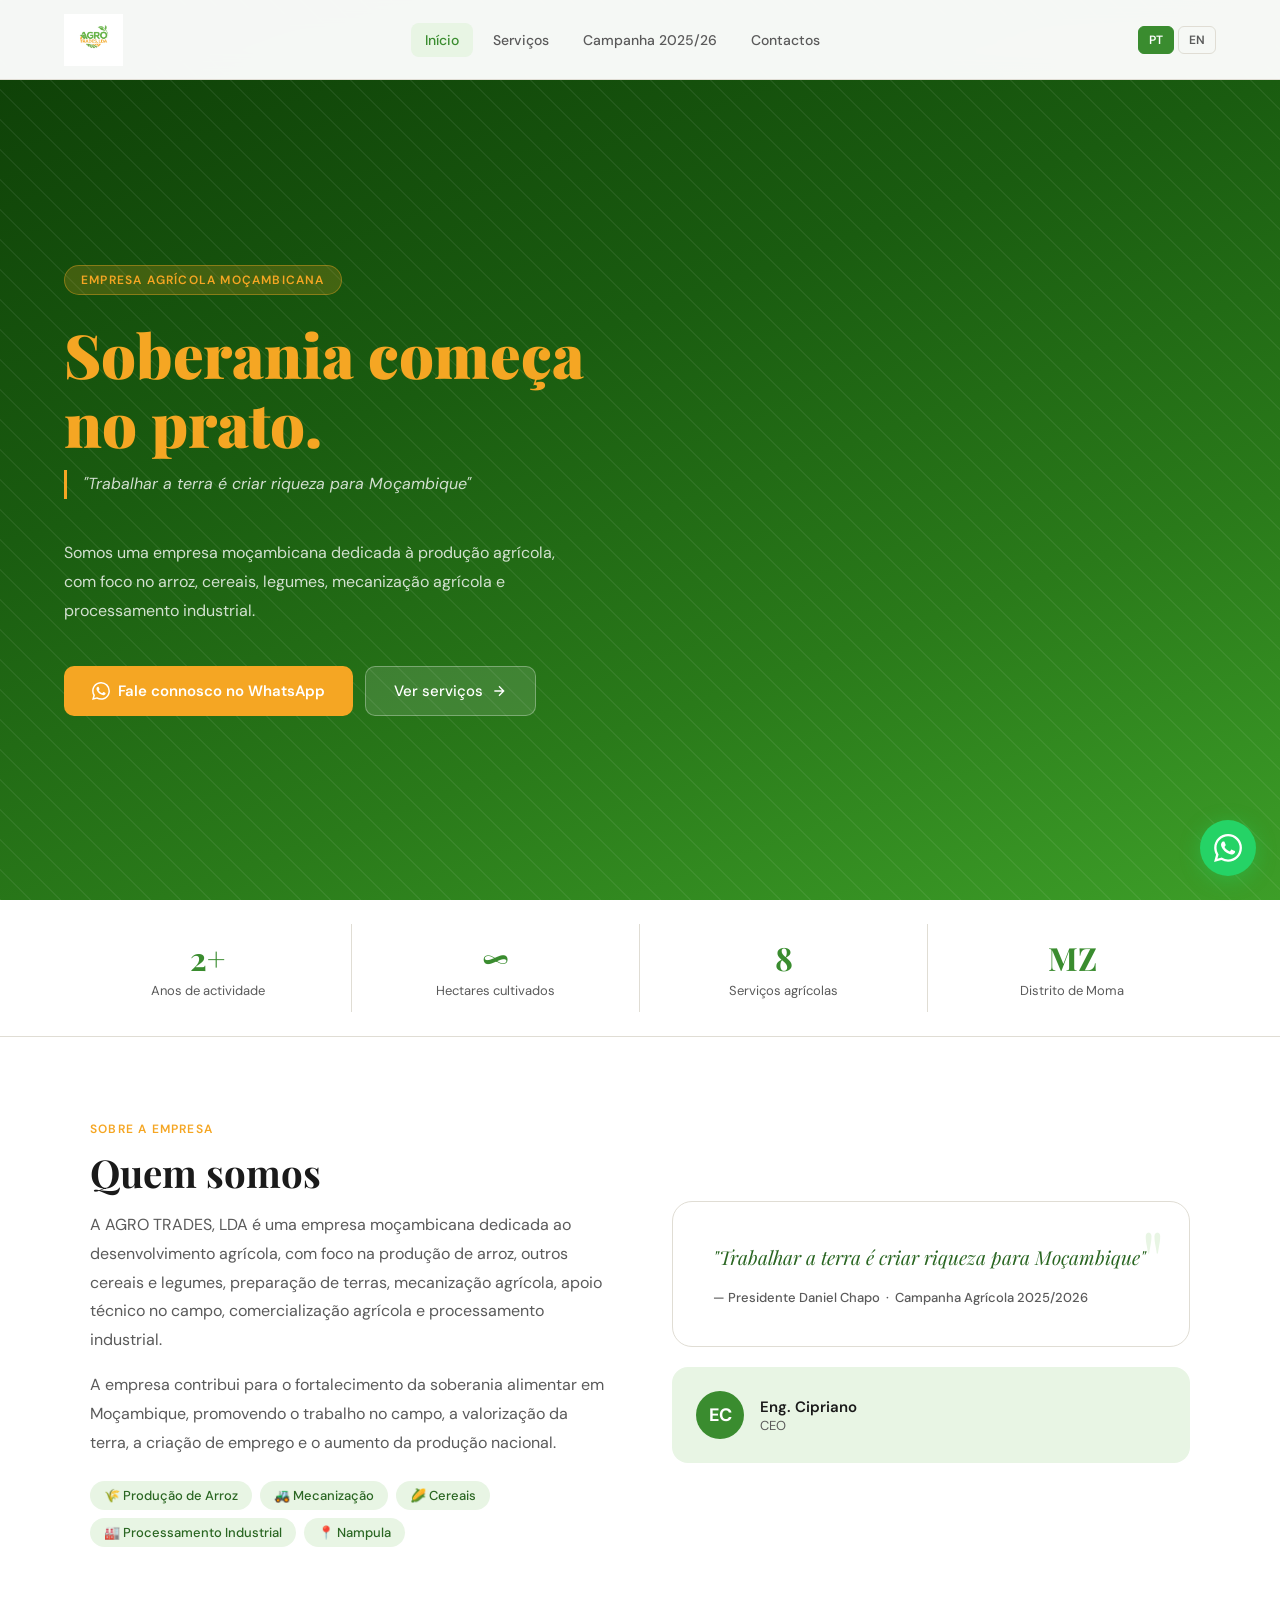
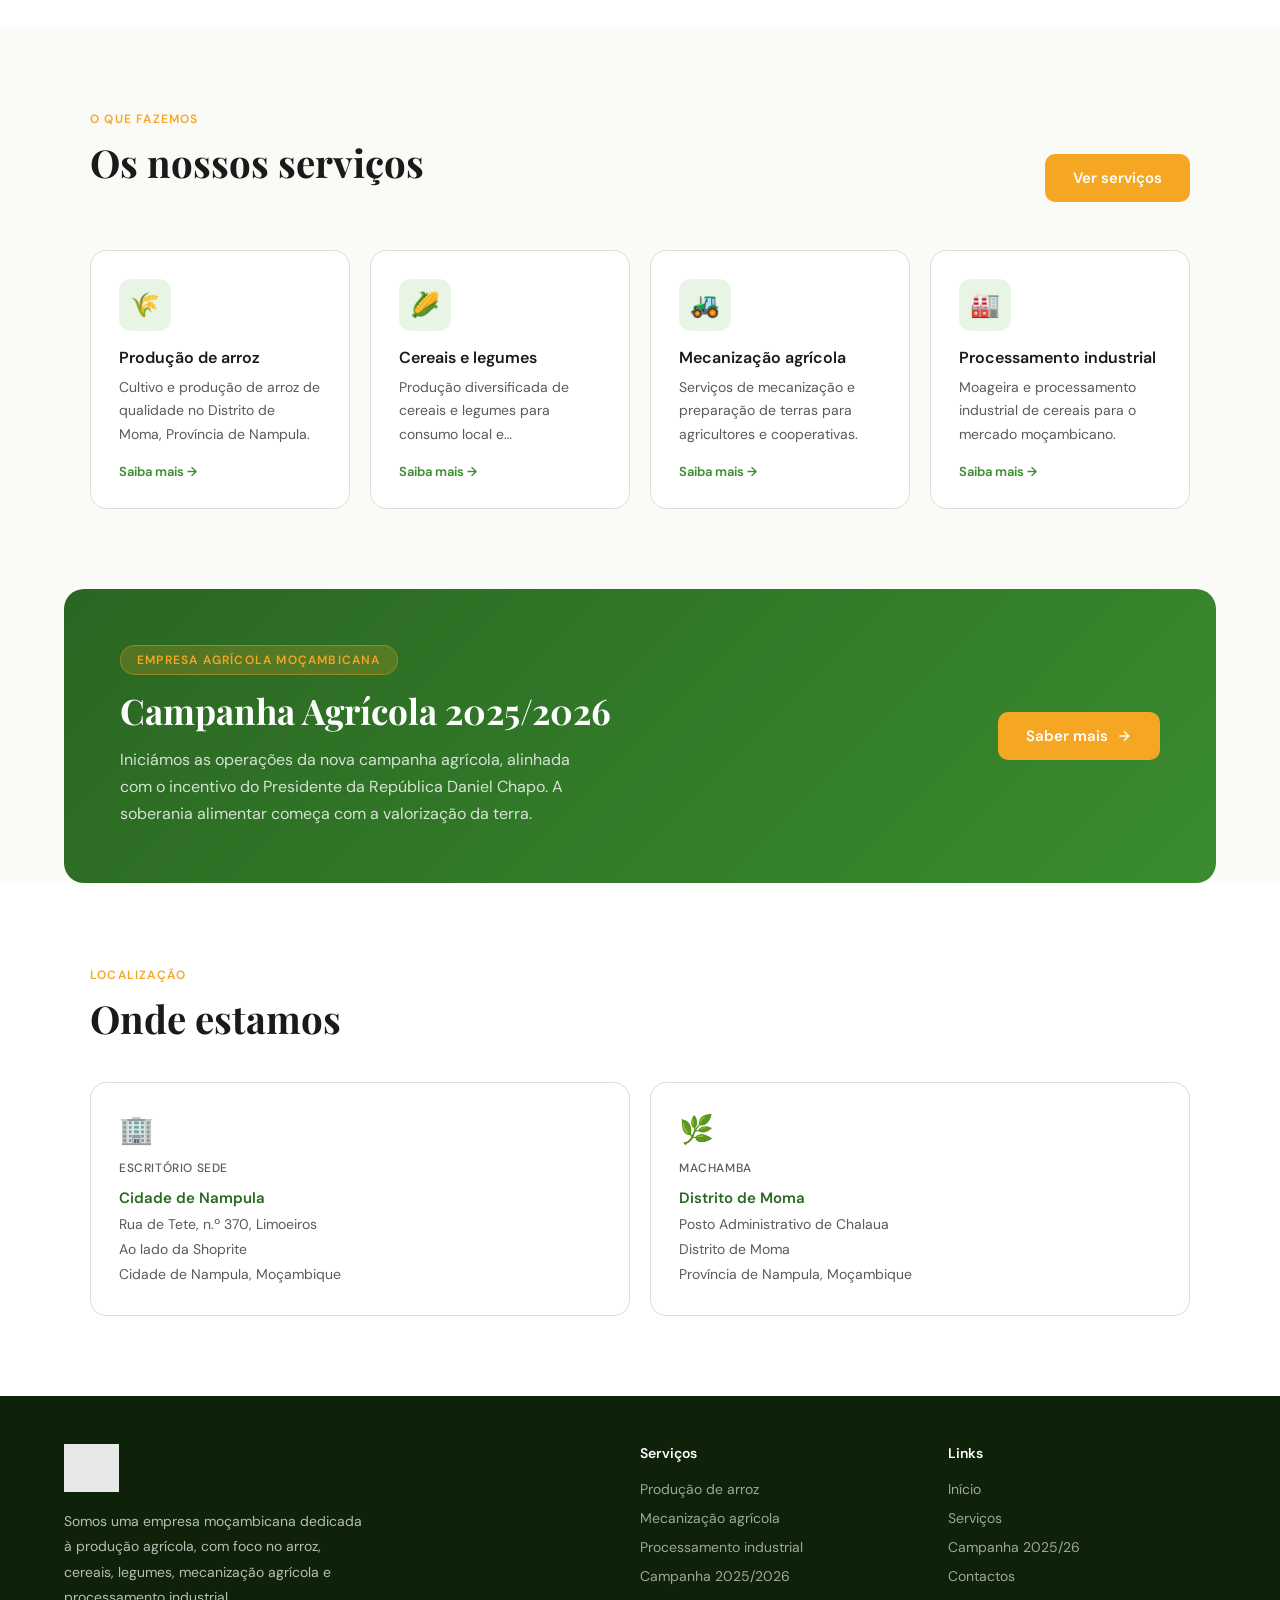
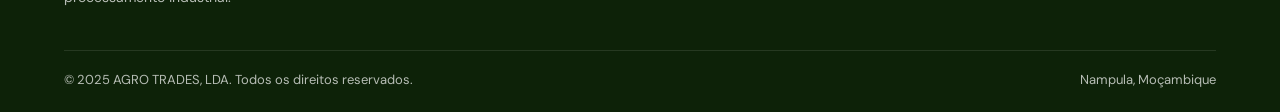
==== index.html @ 14afea56 "Add files via upload Importar ficheiros do projeto" ====
<!DOCTYPE html>
<html lang="pt">
<head>
  <meta charset="UTF-8"/>
  <meta name="viewport" content="width=device-width, initial-scale=1.0"/>
  <title>AGRO TRADES, LDA — Soberania começa no prato</title>
  <meta name="description" content="Empresa moçambicana dedicada à produção agrícola em Nampula. Arroz, cereais, mecanização agrícola, preparação de terras e processamento industrial."/>
  <meta name="keywords" content="empresa agrícola Nampula, produção arroz Moçambique, mecanização agrícola, Moma, AGRO TRADES"/>
  <meta property="og:title" content="AGRO TRADES, LDA"/>
  <meta property="og:description" content="Soberania começa no prato. Empresa agrícola moçambicana em Nampula."/>
  <meta property="og:type" content="website"/>
  <link rel="canonical" href="https://agrotrades.co.mz/"/>
  <link rel="stylesheet" href="css/style.css"/>
</head>
<body>

<!-- NAV -->
<nav>
  <a href="index.html" class="nav-logo">
    <img src="images/logo.jpeg" alt="AGRO TRADES LDA"/>
  </a>
  <ul class="nav-links">
    <li><a href="index.html" class="active" data-i18n="nav_home">Início</a></li>
    <li><a href="servicos.html" data-i18n="nav_services">Serviços</a></li>
    <li><a href="campanha.html" data-i18n="nav_campaign">Campanha 2025/26</a></li>
    <li><a href="contactos.html" data-i18n="nav_contact">Contactos</a></li>
  </ul>
  <div class="lang-switcher">
    <button class="lang-btn active" data-lang="pt" onclick="setLang('pt')">PT</button>
    <button class="lang-btn" data-lang="en" onclick="setLang('en')">EN</button>
  </div>
  <button class="nav-menu-btn" onclick="toggleMenu()" aria-label="Menu">
    <span></span><span></span><span></span>
  </button>
</nav>

<!-- HERO -->
<section class="hero">
  <div class="hero-bg-pattern"></div>
  <div class="hero-content">
    <div class="hero-tag fade-up" data-i18n="hero_tag">Empresa Agrícola Moçambicana</div>
    <h1 class="fade-up-2">
      <span data-i18n="hero_h1a">Soberania começa</span><br/>
      <span data-i18n="hero_h1b" style="color:var(--orange)">no prato.</span>
    </h1>
    <p class="hero-motto fade-up-2" data-i18n="hero_motto">"Trabalhar a terra é criar riqueza para Moçambique"</p>
    <p class="fade-up-3" data-i18n="hero_p">Somos uma empresa moçambicana dedicada à produção agrícola, com foco no arroz, cereais, legumes, mecanização agrícola e processamento industrial.</p>
    <div class="hero-btns fade-up-3">
      <a href="https://wa.me/258841031220" class="btn-primary" target="_blank" rel="noopener">
        <svg width="18" height="18" viewBox="0 0 24 24" fill="currentColor"><path d="M17.472 14.382c-.297-.149-1.758-.867-2.03-.967-.273-.099-.471-.148-.67.15-.197.297-.767.966-.94 1.164-.173.199-.347.223-.644.075-.297-.15-1.255-.463-2.39-1.475-.883-.788-1.48-1.761-1.653-2.059-.173-.297-.018-.458.13-.606.134-.133.298-.347.446-.52.149-.174.198-.298.298-.497.099-.198.05-.371-.025-.52-.075-.149-.669-1.612-.916-2.207-.242-.579-.487-.5-.669-.51-.173-.008-.371-.01-.57-.01-.198 0-.52.074-.792.372-.272.297-1.04 1.016-1.04 2.479 0 1.462 1.065 2.875 1.213 3.074.149.198 2.096 3.2 5.077 4.487.709.306 1.262.489 1.694.625.712.227 1.36.195 1.871.118.571-.085 1.758-.719 2.006-1.413.248-.694.248-1.289.173-1.413-.074-.124-.272-.198-.57-.347m-5.421 7.403h-.004a9.87 9.87 0 01-5.031-1.378l-.361-.214-3.741.982.998-3.648-.235-.374a9.86 9.86 0 01-1.51-5.26c.001-5.45 4.436-9.884 9.888-9.884 2.64 0 5.122 1.03 6.988 2.898a9.825 9.825 0 012.893 6.994c-.003 5.45-4.437 9.884-9.885 9.884m8.413-18.297A11.815 11.815 0 0012.05 0C5.495 0 .16 5.335.157 11.892c0 2.096.547 4.142 1.588 5.945L.057 24l6.305-1.654a11.882 11.882 0 005.683 1.448h.005c6.554 0 11.89-5.335 11.893-11.893a11.821 11.821 0 00-3.48-8.413z"/></svg>
        <span data-i18n="btn_whatsapp">Fale connosco no WhatsApp</span>
      </a>
      <a href="servicos.html" class="btn-secondary">
        <span data-i18n="btn_services">Ver serviços</span>
        <svg width="16" height="16" viewBox="0 0 24 24" fill="none" stroke="currentColor" stroke-width="2"><path d="M5 12h14M12 5l7 7-7 7"/></svg>
      </a>
    </div>
  </div>
</section>

<!-- STATS -->
<div class="stats-bar">
  <div class="stat-item"><span class="stat-num">2+</span><span class="stat-label" data-i18n="stat1">Anos de actividade</span></div>
  <div class="stat-item"><span class="stat-num">∞</span><span class="stat-label" data-i18n="stat2">Hectares cultivados</span></div>
  <div class="stat-item"><span class="stat-num">8</span><span class="stat-label" data-i18n="stat3">Serviços agrícolas</span></div>
  <div class="stat-item"><span class="stat-num">MZ</span><span class="stat-label" data-i18n="stat4">Distrito de Moma</span></div>
</div>

<!-- ABOUT -->
<section style="background: white;">
  <div style="max-width:1100px; margin:0 auto;">
    <div class="about-grid">
      <div>
        <span class="section-tag" data-i18n="about_tag">Sobre a empresa</span>
        <h2 class="section-title" data-i18n="about_title">Quem somos</h2>
        <p class="section-sub" data-i18n="about_p">A AGRO TRADES, LDA é uma empresa moçambicana dedicada ao desenvolvimento agrícola, com foco na produção de arroz, outros cereais e legumes, preparação de terras, mecanização agrícola, apoio técnico no campo, comercialização agrícola e processamento industrial.</p>
        <p style="font-size:16px;color:var(--text-muted);line-height:1.8;margin-top:16px;" data-i18n="about_p2">A empresa contribui para o fortalecimento da soberania alimentar em Moçambique, promovendo o trabalho no campo, a valorização da terra, a criação de emprego e o aumento da produção nacional.</p>
        <div class="about-tags">
          <span class="about-tag">🌾 Produção de Arroz</span>
          <span class="about-tag">🚜 Mecanização</span>
          <span class="about-tag">🌽 Cereais</span>
          <span class="about-tag">🏭 Processamento Industrial</span>
          <span class="about-tag">📍 Nampula</span>
        </div>
      </div>
      <div class="about-visual">
        <div class="about-card">
          <blockquote data-i18n="hero_motto">"Trabalhar a terra é criar riqueza para Moçambique"</blockquote>
          <p class="quote-author">— Presidente Daniel Chapo &nbsp;·&nbsp; <span data-i18n="campanha_title">Campanha Agrícola 2025/2026</span></p>
        </div>
        <div style="margin-top:20px; background:var(--green-light); border-radius:16px; padding:24px; display:flex; align-items:center; gap:16px;">
          <div style="width:48px;height:48px;border-radius:50%;background:var(--green);display:flex;align-items:center;justify-content:center;color:white;font-weight:700;font-size:18px;flex-shrink:0;">EC</div>
          <div>
            <div style="font-weight:600;font-size:15px;">Eng. Cipriano</div>
            <div style="font-size:13px;color:var(--text-muted);" data-i18n="ceo_label">CEO</div>
          </div>
        </div>
      </div>
    </div>
  </div>
</section>

<!-- SERVICES PREVIEW -->
<section>
  <div style="max-width:1100px;margin:0 auto;">
    <div style="display:flex;justify-content:space-between;align-items:flex-end;flex-wrap:wrap;gap:16px;">
      <div>
        <span class="section-tag" data-i18n="services_tag">O que fazemos</span>
        <h2 class="section-title" data-i18n="services_title">Os nossos serviços</h2>
      </div>
      <a href="servicos.html" class="btn-primary" data-i18n="btn_services">Ver serviços</a>
    </div>
    <div class="services-grid">
      <div class="service-card">
        <div class="service-icon">🌾</div>
        <h3>Produção de arroz</h3>
        <p>Cultivo e produção de arroz de qualidade no Distrito de Moma, Província de Nampula.</p>
        <a href="servico.html?id=arroz" class="btn-saiba-mais">Saiba mais →</a>
      </div>
      <div class="service-card">
        <div class="service-icon">🌽</div>
        <h3>Cereais e legumes</h3>
        <p>Produção diversificada de cereais e legumes para consumo local e comercialização.</p>
        <a href="servico.html?id=cereais" class="btn-saiba-mais">Saiba mais →</a>
      </div>
      <div class="service-card">
        <div class="service-icon">🚜</div>
        <h3>Mecanização agrícola</h3>
        <p>Serviços de mecanização e preparação de terras para agricultores e cooperativas.</p>
        <a href="servico.html?id=mecanizacao" class="btn-saiba-mais">Saiba mais →</a>
      </div>
      <div class="service-card">
        <div class="service-icon">🏭</div>
        <h3>Processamento industrial</h3>
        <p>Moageira e processamento industrial de cereais para o mercado moçambicano.</p>
        <a href="servico.html?id=moageira" class="btn-saiba-mais">Saiba mais →</a>
      </div>
    </div>
  </div>
</section>

<!-- CAMPANHA BANNER -->
<div class="campanha-banner">
  <div>
    <div class="hero-tag" style="margin-bottom:12px;" data-i18n="hero_tag">Empresa Agrícola Moçambicana</div>
    <h2 data-i18n="campanha_title">Campanha Agrícola 2025/2026</h2>
    <p data-i18n="campanha_p">Iniciámos as operações da nova campanha agrícola, alinhada com o incentivo do Presidente Daniel Chapo. A soberania alimentar começa com a valorização da terra.</p>
  </div>
  <a href="campanha.html" class="btn-primary" style="background:var(--orange);">
    <span data-i18n="campanha_btn">Saber mais</span>
    <svg width="16" height="16" viewBox="0 0 24 24" fill="none" stroke="currentColor" stroke-width="2"><path d="M5 12h14M12 5l7 7-7 7"/></svg>
  </a>
</div>

<!-- LOCATIONS -->
<section style="background:white;">
  <div style="max-width:1100px;margin:0 auto;">
    <span class="section-tag">Localização</span>
    <h2 class="section-title">Onde estamos</h2>
    <div class="locations-grid">
      <div class="location-card">
        <div style="font-size:28px;margin-bottom:12px;">🏢</div>
        <p class="loc-type" data-i18n="location_office">Escritório Sede</p>
        <h3>Cidade de Nampula</h3>
        <address>Rua de Tete, n.º 370, Limoeiros<br/>Ao lado da Shoprite<br/>Cidade de Nampula, Moçambique</address>
      </div>
      <div class="location-card">
        <div style="font-size:28px;margin-bottom:12px;">🌿</div>
        <p class="loc-type" data-i18n="location_field">Machamba</p>
        <h3>Distrito de Moma</h3>
        <address>Posto Administrativo de Chalaua<br/>Distrito de Moma<br/>Província de Nampula, Moçambique</address>
      </div>
    </div>
  </div>
</section>

<!-- FOOTER -->
<footer>
  <div class="footer-grid">
    <div>
      <div class="footer-logo"><img src="images/logo.jpeg" alt="AGRO TRADES LDA"/></div>
      <p class="footer-desc" data-i18n="hero_p">Somos uma empresa moçambicana dedicada à produção agrícola.</p>
    </div>
    <div>
      <h4 data-i18n="footer_services">Serviços</h4>
      <ul>
        <li><a href="servicos.html">Produção de arroz</a></li>
        <li><a href="servicos.html">Mecanização agrícola</a></li>
        <li><a href="servicos.html">Processamento industrial</a></li>
        <li><a href="campanha.html">Campanha 2025/2026</a></li>
      </ul>
    </div>
    <div>
      <h4 data-i18n="footer_links">Links</h4>
      <ul>
        <li><a href="index.html" data-i18n="nav_home">Início</a></li>
        <li><a href="servicos.html" data-i18n="nav_services">Serviços</a></li>
        <li><a href="campanha.html" data-i18n="nav_campaign">Campanha</a></li>
        <li><a href="contactos.html" data-i18n="nav_contact">Contactos</a></li>
      </ul>
    </div>
  </div>
  <div class="footer-bottom">
    <span data-i18n="footer_copy">© <span id="footer-year"></span> AGRO TRADES, LDA. Todos os direitos reservados.</span>
    <span data-i18n="footer_made">Nampula, Moçambique</span>
  </div>
</footer>

<!-- WhatsApp Float -->
<a href="https://wa.me/258841031220" target="_blank" rel="noopener"
   style="position:fixed;bottom:24px;right:24px;width:56px;height:56px;background:#25D366;border-radius:50%;display:flex;align-items:center;justify-content:center;box-shadow:0 4px 20px rgba(37,211,102,0.4);z-index:200;transition:transform 0.2s;"
   onmouseover="this.style.transform='scale(1.1)'" onmouseout="this.style.transform='scale(1)'"
   aria-label="WhatsApp">
  <svg width="28" height="28" viewBox="0 0 24 24" fill="white"><path d="M17.472 14.382c-.297-.149-1.758-.867-2.03-.967-.273-.099-.471-.148-.67.15-.197.297-.767.966-.94 1.164-.173.199-.347.223-.644.075-.297-.15-1.255-.463-2.39-1.475-.883-.788-1.48-1.761-1.653-2.059-.173-.297-.018-.458.13-.606.134-.133.298-.347.446-.52.149-.174.198-.298.298-.497.099-.198.05-.371-.025-.52-.075-.149-.669-1.612-.916-2.207-.242-.579-.487-.5-.669-.51-.173-.008-.371-.01-.57-.01-.198 0-.52.074-.792.372-.272.297-1.04 1.016-1.04 2.479 0 1.462 1.065 2.875 1.213 3.074.149.198 2.096 3.2 5.077 4.487.709.306 1.262.489 1.694.625.712.227 1.36.195 1.871.118.571-.085 1.758-.719 2.006-1.413.248-.694.248-1.289.173-1.413-.074-.124-.272-.198-.57-.347m-5.421 7.403h-.004a9.87 9.87 0 01-5.031-1.378l-.361-.214-3.741.982.998-3.648-.235-.374a9.86 9.86 0 01-1.51-5.26c.001-5.45 4.436-9.884 9.888-9.884 2.64 0 5.122 1.03 6.988 2.898a9.825 9.825 0 012.893 6.994c-.003 5.45-4.437 9.884-9.885 9.884m8.413-18.297A11.815 11.815 0 0012.05 0C5.495 0 .16 5.335.157 11.892c0 2.096.547 4.142 1.588 5.945L.057 24l6.305-1.654a11.882 11.882 0 005.683 1.448h.005c6.554 0 11.89-5.335 11.893-11.893a11.821 11.821 0 00-3.48-8.413z"/></svg>
</a>

<script src="js/main.js"></script>
<script>document.getElementById('footer-year').textContent = new Date().getFullYear();</script>
</body>
</html>
---- css/style.css ----
@import url('https://fonts.googleapis.com/css2?family=Playfair+Display:wght@700;900&family=DM+Sans:wght@300;400;500;600&display=swap');

:root {
  --green: #3a8c2f;
  --green-dark: #2a6622;
  --green-light: #e8f5e4;
  --orange: #f5a623;
  --orange-dark: #d4891a;
  --orange-light: #fff8ec;
  --earth: #8b6914;
  --text: #1a1a1a;
  --text-muted: #5a5a5a;
  --white: #ffffff;
  --off-white: #fafaf7;
  --border: #e0ddd4;
  --nav-h: 80px;
}

* { margin: 0; padding: 0; box-sizing: border-box; }

html { scroll-behavior: smooth; }

body {
  font-family: 'DM Sans', sans-serif;
  color: var(--text);
  background: var(--off-white);
  overflow-x: hidden;
}

/* ── NAV ── */
nav {
  position: fixed; top: 0; left: 0; right: 0; z-index: 100;
  height: var(--nav-h);
  background: rgba(255,255,255,0.96);
  backdrop-filter: blur(12px);
  border-bottom: 1px solid var(--border);
  display: flex; align-items: center; justify-content: space-between;
  padding: 0 5%;
}

.nav-logo {
  display: flex; align-items: center; gap: 12px; text-decoration: none;
}
.nav-logo img { height: 52px; width: auto; }

.nav-links {
  display: flex; align-items: center; gap: 6px; list-style: none;
}
.nav-links a {
  font-size: 14px; font-weight: 500; color: var(--text-muted);
  text-decoration: none; padding: 8px 14px; border-radius: 8px;
  transition: all 0.2s;
}
.nav-links a:hover, .nav-links a.active {
  color: var(--green); background: var(--green-light);
}

.lang-switcher {
  display: flex; gap: 4px; margin-left: 16px;
}
.lang-btn {
  font-size: 12px; font-weight: 600; padding: 5px 10px;
  border-radius: 6px; border: 1px solid var(--border);
  background: transparent; cursor: pointer; color: var(--text-muted);
  transition: all 0.2s; font-family: 'DM Sans', sans-serif;
}
.lang-btn.active {
  background: var(--green); color: white; border-color: var(--green);
}

.nav-menu-btn {
  display: none; background: none; border: none; cursor: pointer;
  flex-direction: column; gap: 5px; padding: 4px;
}
.nav-menu-btn span {
  display: block; width: 24px; height: 2px; background: var(--text);
  border-radius: 2px; transition: all 0.3s;
}

/* ── HERO ── */
.hero {
  min-height: 100vh;
  display: flex; align-items: center;
  padding: var(--nav-h) 5% 0;
  position: relative; overflow: hidden;
  background: linear-gradient(160deg, #0d3d06 0%, #1a5c10 40%, #2a7a1a 70%, #3d9e28 100%);
}

.hero-bg-pattern {
  position: absolute; inset: 0; opacity: 0.06;
  background-image: repeating-linear-gradient(
    45deg, #fff 0, #fff 1px, transparent 0, transparent 50%
  );
  background-size: 30px 30px;
}

.hero-content {
  position: relative; z-index: 2;
  max-width: 620px;
  animation: fadeUp 0.9s ease both;
}

.hero-tag {
  display: inline-block;
  background: rgba(245,166,35,0.2);
  color: var(--orange);
  border: 1px solid rgba(245,166,35,0.4);
  font-size: 12px; font-weight: 600; letter-spacing: 0.1em;
  text-transform: uppercase; padding: 6px 16px; border-radius: 100px;
  margin-bottom: 24px;
}

.hero h1 {
  font-family: 'Playfair Display', serif;
  font-size: clamp(2.4rem, 5vw, 3.8rem);
  font-weight: 900; color: white; line-height: 1.15;
  margin-bottom: 12px;
}

.hero h1 span { color: var(--orange); }

.hero-motto {
  font-size: clamp(1rem, 2vw, 1.2rem);
  color: rgba(255,255,255,0.75);
  font-style: italic; margin-bottom: 28px;
  border-left: 3px solid var(--orange);
  padding-left: 16px; line-height: 1.5;
}

.hero p {
  font-size: 16px; color: rgba(255,255,255,0.8);
  line-height: 1.8; margin-bottom: 40px; max-width: 520px;
}

.hero-btns { display: flex; flex-wrap: wrap; gap: 12px; }

.btn-primary {
  display: inline-flex; align-items: center; gap: 8px;
  background: var(--orange); color: white;
  padding: 14px 28px; border-radius: 10px;
  font-weight: 600; font-size: 15px; text-decoration: none;
  transition: all 0.2s; border: none; cursor: pointer;
  font-family: 'DM Sans', sans-serif;
}
.btn-primary:hover { background: var(--orange-dark); transform: translateY(-2px); }

.btn-secondary {
  display: inline-flex; align-items: center; gap: 8px;
  background: rgba(255,255,255,0.12); color: white;
  border: 1px solid rgba(255,255,255,0.3);
  padding: 14px 28px; border-radius: 10px;
  font-weight: 500; font-size: 15px; text-decoration: none;
  transition: all 0.2s;
}
.btn-secondary:hover { background: rgba(255,255,255,0.2); }

.hero-image {
  position: absolute; right: 0; bottom: 0;
  width: 45%; max-width: 560px; opacity: 0.12;
  pointer-events: none;
}

/* ── STATS BAR ── */
.stats-bar {
  background: white; border-bottom: 1px solid var(--border);
  padding: 24px 5%;
  display: grid; grid-template-columns: repeat(auto-fit, minmax(160px, 1fr));
  gap: 0;
}
.stat-item {
  text-align: center; padding: 12px 20px;
  border-right: 1px solid var(--border);
}
.stat-item:last-child { border-right: none; }
.stat-num {
  font-family: 'Playfair Display', serif;
  font-size: 2rem; font-weight: 700; color: var(--green);
  display: block;
}
.stat-label { font-size: 13px; color: var(--text-muted); margin-top: 2px; }

/* ── SECTIONS ── */
section { padding: 80px 5%; }

.section-tag {
  display: inline-block;
  color: var(--orange); font-size: 12px; font-weight: 600;
  letter-spacing: 0.1em; text-transform: uppercase;
  margin-bottom: 12px;
}
.section-title {
  font-family: 'Playfair Display', serif;
  font-size: clamp(1.8rem, 3vw, 2.6rem);
  font-weight: 700; line-height: 1.2; margin-bottom: 16px;
}
.section-sub {
  font-size: 16px; color: var(--text-muted);
  line-height: 1.8; max-width: 560px;
}

/* ── SERVICES GRID ── */
.services-grid {
  display: grid; grid-template-columns: repeat(auto-fit, minmax(260px, 1fr));
  gap: 20px; margin-top: 48px;
}
.service-card {
  background: white; border: 1px solid var(--border);
  border-radius: 16px; padding: 28px;
  transition: all 0.3s; position: relative; overflow: hidden;
}
.service-card::before {
  content: ''; position: absolute; top: 0; left: 0; right: 0;
  height: 3px; background: linear-gradient(90deg, var(--green), var(--orange));
  transform: scaleX(0); transform-origin: left;
  transition: transform 0.3s;
}
.service-card:hover { transform: translateY(-4px); box-shadow: 0 12px 40px rgba(0,0,0,0.08); }
.service-card:hover::before { transform: scaleX(1); }

.service-icon {
  width: 52px; height: 52px; border-radius: 12px;
  background: var(--green-light); display: flex; align-items: center;
  justify-content: center; font-size: 24px; margin-bottom: 16px;
}
.service-card {
  display: flex; flex-direction: column;
}
.service-card h3 { font-size: 16px; font-weight: 600; margin-bottom: 8px; }
.service-card p {
  font-size: 14px; color: var(--text-muted); line-height: 1.7;
  flex: 1;
  display: -webkit-box;
  -webkit-line-clamp: 3;
  -webkit-box-orient: vertical;
  overflow: hidden;
}

.btn-saiba-mais {
  display: inline-flex; align-items: center; gap: 6px;
  margin-top: 16px; font-size: 13px; font-weight: 600;
  color: var(--green); text-decoration: none;
  transition: gap 0.2s, color 0.2s;
  align-self: flex-start;
}
.btn-saiba-mais:hover { gap: 10px; color: var(--green-dark); }

/* ── SERVICE DETAIL PAGE ── */
.sd-body { display: grid; grid-template-columns: 1fr 380px; gap: 48px; align-items: start; }
.sd-description {
  font-size: 16px; color: var(--text-muted); line-height: 1.9;
  background: white; border: 1px solid var(--border);
  border-radius: 16px; padding: 32px;
}
.sd-highlights-box {
  background: var(--green-light); border-radius: 16px; padding: 32px;
  position: sticky; top: calc(var(--nav-h) + 24px);
}
.sd-highlights-box h3 {
  font-size: 15px; font-weight: 700; color: var(--green-dark);
  margin-bottom: 20px; text-transform: uppercase; letter-spacing: 0.06em;
}
.sd-highlights-box ul { list-style: none; display: flex; flex-direction: column; gap: 12px; }
.sd-highlights-box li {
  display: flex; align-items: flex-start; gap: 10px;
  font-size: 14px; color: var(--text); line-height: 1.5;
}
.sd-check {
  color: var(--green); font-weight: 700; font-size: 15px;
  flex-shrink: 0; margin-top: 1px;
}
.sd-back {
  display: inline-flex; align-items: center; gap: 6px;
  font-size: 13px; font-weight: 600; color: var(--text-muted);
  text-decoration: none; margin-bottom: 32px;
  transition: color 0.2s;
}
.sd-back:hover { color: var(--green); }
@media (max-width: 768px) {
  .sd-body { grid-template-columns: 1fr; }
  .sd-highlights-box { position: static; }
}

/* ── CAMPANHA BANNER ── */
.campanha-banner {
  background: linear-gradient(135deg, var(--green-dark) 0%, var(--green) 100%);
  border-radius: 20px; padding: 56px; margin: 0 5%;
  display: flex; align-items: center; justify-content: space-between;
  gap: 40px; flex-wrap: wrap;
}
.campanha-banner h2 {
  font-family: 'Playfair Display', serif;
  font-size: clamp(1.6rem, 3vw, 2.2rem);
  color: white; font-weight: 700; margin-bottom: 12px;
}
.campanha-banner p { color: rgba(255,255,255,0.8); font-size: 16px; line-height: 1.7; max-width: 480px; }
.campanha-banner .btn-primary { flex-shrink: 0; }

/* ── ABOUT ── */
.about-grid {
  display: grid; grid-template-columns: 1fr 1fr;
  gap: 64px; align-items: center;
}
.about-visual {
  position: relative;
}
.about-card {
  background: white; border: 1px solid var(--border);
  border-radius: 20px; padding: 40px;
  position: relative;
}
.about-card::after {
  content: '"';
  position: absolute; top: 16px; right: 24px;
  font-family: 'Playfair Display', serif;
  font-size: 80px; color: var(--green-light); line-height: 1;
}
.about-card blockquote {
  font-family: 'Playfair Display', serif;
  font-size: 1.2rem; font-style: italic;
  color: var(--green-dark); line-height: 1.6;
  position: relative; z-index: 1;
}
.about-card .quote-author {
  margin-top: 16px; font-size: 13px; color: var(--text-muted);
  font-style: normal; font-weight: 500;
}

.about-tags { display: flex; flex-wrap: wrap; gap: 8px; margin-top: 24px; }
.about-tag {
  background: var(--green-light); color: var(--green-dark);
  font-size: 13px; font-weight: 500;
  padding: 6px 14px; border-radius: 100px;
}

/* ── LOCATIONS ── */
.locations-grid {
  display: grid; grid-template-columns: 1fr 1fr;
  gap: 20px; margin-top: 40px;
}
.location-card {
  background: white; border: 1px solid var(--border);
  border-radius: 16px; padding: 28px;
}
.location-card h3 {
  font-size: 15px; font-weight: 600; margin-bottom: 4px;
  color: var(--green-dark);
}
.location-card .loc-type {
  font-size: 12px; color: var(--text-muted); font-weight: 500;
  margin-bottom: 12px; text-transform: uppercase; letter-spacing: 0.05em;
}
.location-card address {
  font-style: normal; font-size: 14px;
  color: var(--text-muted); line-height: 1.8;
}

/* ── CONTACT SECTION ── */
.contact-grid {
  display: grid; grid-template-columns: 1fr 1fr;
  gap: 40px; margin-top: 48px;
}
.contact-info { display: flex; flex-direction: column; gap: 16px; }
.contact-item {
  display: flex; align-items: flex-start; gap: 14px;
  background: white; border: 1px solid var(--border);
  border-radius: 12px; padding: 18px 20px;
}
.contact-icon {
  width: 40px; height: 40px; border-radius: 10px;
  background: var(--green-light); display: flex;
  align-items: center; justify-content: center;
  font-size: 18px; flex-shrink: 0;
}
.contact-item h4 { font-size: 13px; color: var(--text-muted); margin-bottom: 4px; }
.contact-item a { font-size: 14px; color: var(--text); text-decoration: none; font-weight: 500; display: block; }
.contact-item a:hover { color: var(--green); }

.whatsapp-btn {
  display: flex; align-items: center; justify-content: center; gap: 10px;
  background: #25D366; color: white;
  padding: 18px; border-radius: 14px;
  font-weight: 600; font-size: 16px; text-decoration: none;
  transition: all 0.2s; margin-top: 8px;
}
.whatsapp-btn:hover { background: #1fb855; transform: translateY(-2px); }

/* ── FOOTER ── */
footer {
  background: #0d2208; color: rgba(255,255,255,0.7);
  padding: 48px 5% 24px;
}
.footer-grid {
  display: grid; grid-template-columns: 2fr 1fr 1fr;
  gap: 40px; margin-bottom: 40px;
}
footer h4 { color: white; font-size: 14px; font-weight: 600; margin-bottom: 16px; }
footer ul { list-style: none; display: flex; flex-direction: column; gap: 8px; }
footer ul a { color: rgba(255,255,255,0.6); text-decoration: none; font-size: 14px; transition: color 0.2s; }
footer ul a:hover { color: var(--orange); }
.footer-logo img { height: 48px; margin-bottom: 12px; filter: brightness(0) invert(1); opacity: 0.9; }
.footer-desc { font-size: 14px; line-height: 1.8; max-width: 300px; }
.footer-bottom {
  border-top: 1px solid rgba(255,255,255,0.1);
  padding-top: 20px; display: flex;
  justify-content: space-between; align-items: center;
  font-size: 13px; flex-wrap: wrap; gap: 8px;
}

/* ── PAGE HERO (inner pages) ── */
.page-hero {
  padding: calc(var(--nav-h) + 60px) 5% 60px;
  background: linear-gradient(160deg, #0d3d06, #2a7a1a);
  position: relative; overflow: hidden;
}
.page-hero::before {
  content: ''; position: absolute; inset: 0; opacity: 0.06;
  background-image: repeating-linear-gradient(45deg, #fff 0, #fff 1px, transparent 0, transparent 50%);
  background-size: 30px 30px;
}
.page-hero-content { position: relative; z-index: 1; }
.page-hero h1 {
  font-family: 'Playfair Display', serif;
  font-size: clamp(2rem, 4vw, 3rem);
  color: white; font-weight: 900; margin-bottom: 12px;
}
.page-hero p { color: rgba(255,255,255,0.75); font-size: 16px; max-width: 560px; line-height: 1.7; }

/* ── ANIMATIONS ── */
@keyframes fadeUp {
  from { opacity: 0; transform: translateY(30px); }
  to { opacity: 1; transform: translateY(0); }
}
.fade-up { animation: fadeUp 0.7s ease both; }
.fade-up-2 { animation: fadeUp 0.7s 0.15s ease both; }
.fade-up-3 { animation: fadeUp 0.7s 0.3s ease both; }

/* ── MOBILE ── */
@media (max-width: 768px) {
  .nav-links, .lang-switcher { display: none; }
  .nav-links.open { display: flex; flex-direction: column; position: absolute; top: var(--nav-h); left: 0; right: 0; background: white; padding: 16px; border-bottom: 1px solid var(--border); gap: 4px; }
  .lang-switcher.open { display: flex; padding: 0 16px 16px; position: absolute; top: calc(var(--nav-h) + 200px); left: 0; background: white; }
  .nav-menu-btn { display: flex; }
  .about-grid, .contact-grid, .locations-grid, .footer-grid { grid-template-columns: 1fr; }
  .campanha-banner { padding: 32px 24px; }
  .hero { min-height: auto; padding: calc(var(--nav-h) + 40px) 5% 60px; }
  .stats-bar { grid-template-columns: repeat(2, 1fr); }
  .stat-item:nth-child(2) { border-right: none; }
}
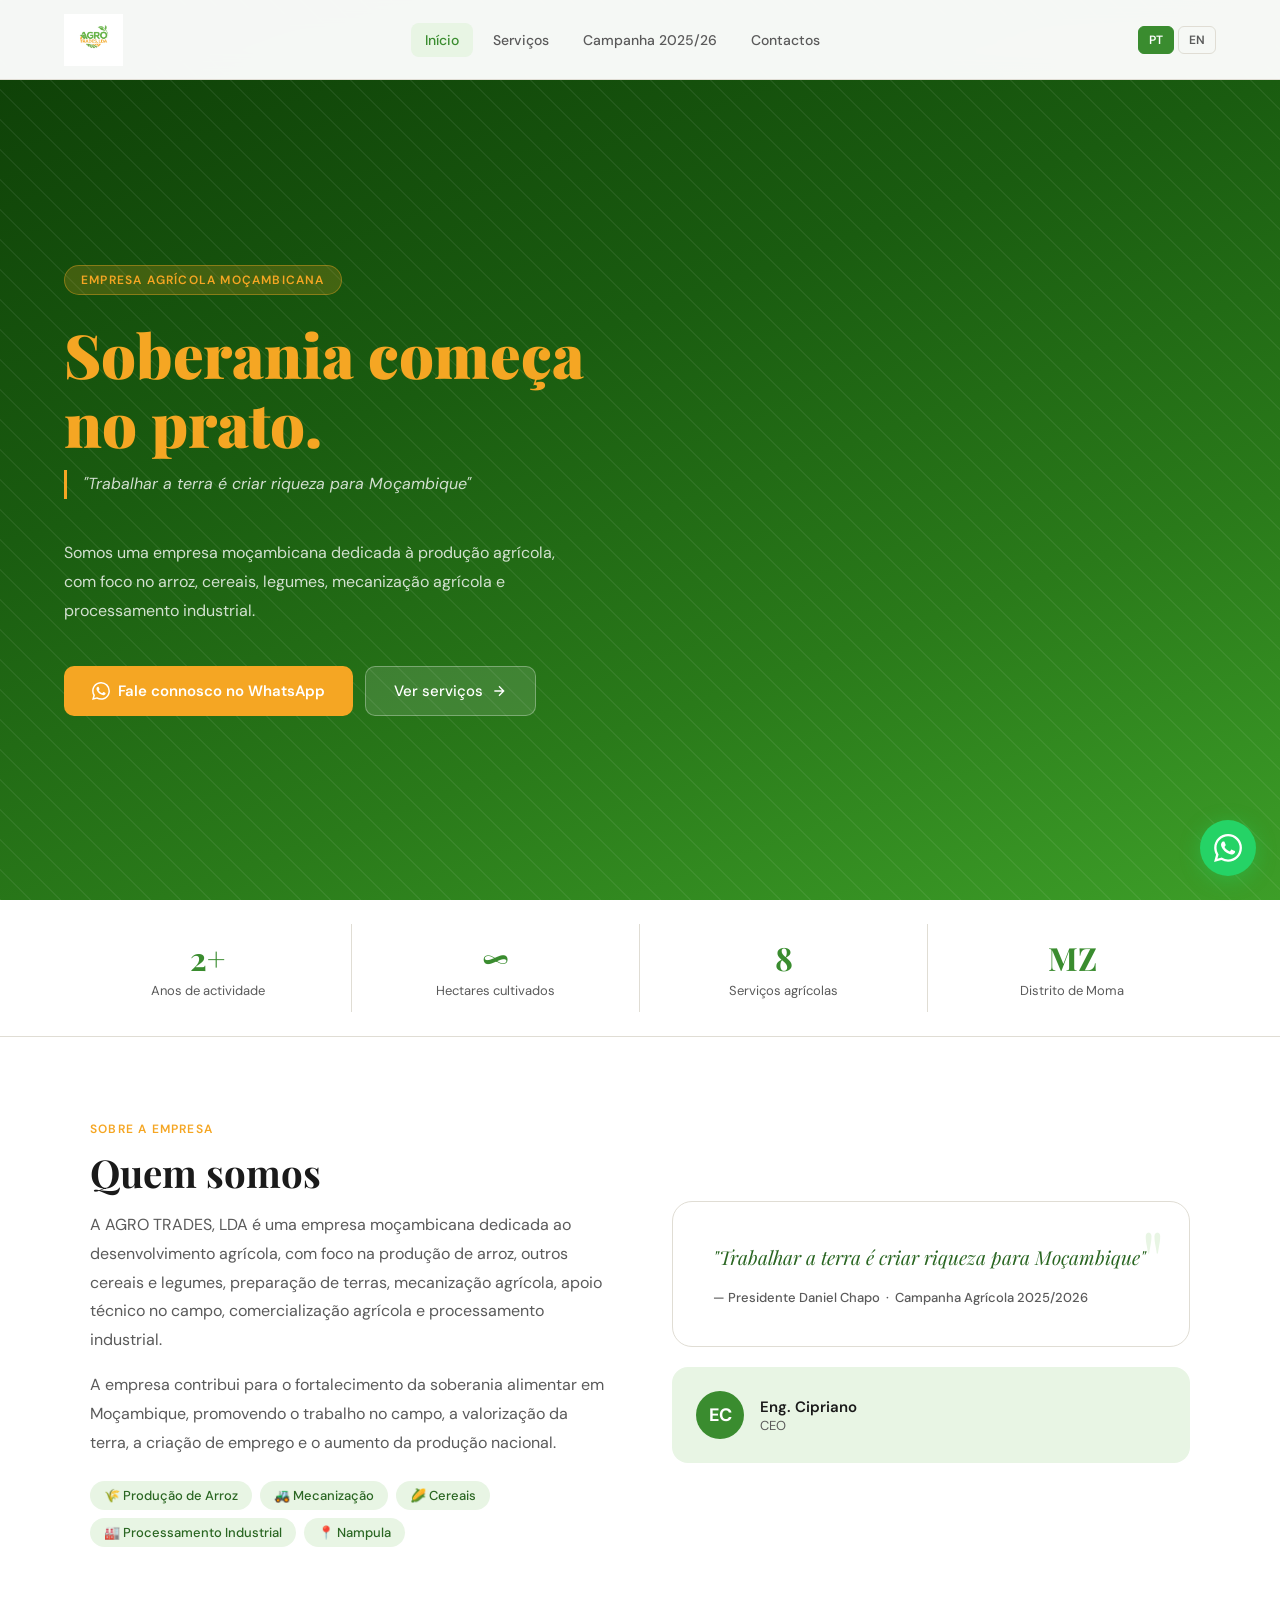
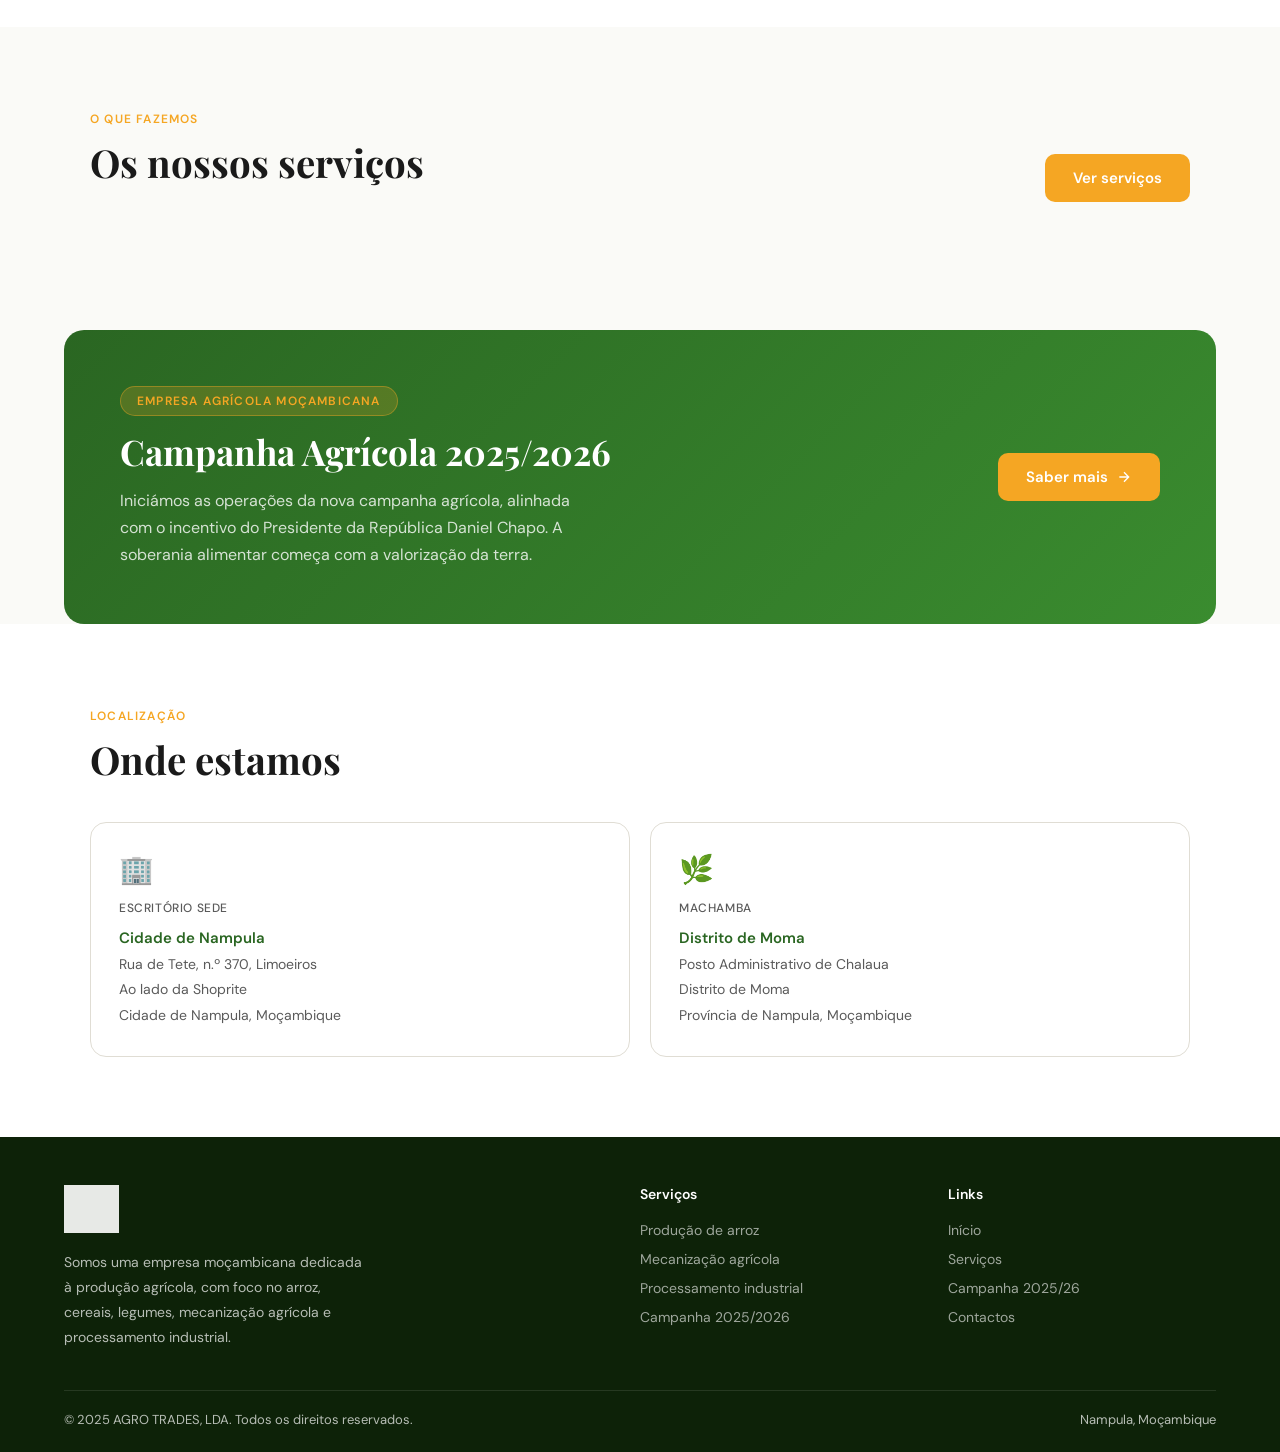
==== commit 7ea738c9: "Refactor services section to use dynamic data attributes and remove hardcoded service cards" ====
--- a/index.html
+++ b/index.html
@@ -110,32 +110,7 @@
       </div>
       <a href="servicos.html" class="btn-primary" data-i18n="btn_services">Ver serviços</a>
     </div>
-    <div class="services-grid">
-      <div class="service-card">
-        <div class="service-icon">🌾</div>
-        <h3>Produção de arroz</h3>
-        <p>Cultivo e produção de arroz de qualidade no Distrito de Moma, Província de Nampula.</p>
-        <a href="servico.html?id=arroz" class="btn-saiba-mais">Saiba mais →</a>
-      </div>
-      <div class="service-card">
-        <div class="service-icon">🌽</div>
-        <h3>Cereais e legumes</h3>
-        <p>Produção diversificada de cereais e legumes para consumo local e comercialização.</p>
-        <a href="servico.html?id=cereais" class="btn-saiba-mais">Saiba mais →</a>
-      </div>
-      <div class="service-card">
-        <div class="service-icon">🚜</div>
-        <h3>Mecanização agrícola</h3>
-        <p>Serviços de mecanização e preparação de terras para agricultores e cooperativas.</p>
-        <a href="servico.html?id=mecanizacao" class="btn-saiba-mais">Saiba mais →</a>
-      </div>
-      <div class="service-card">
-        <div class="service-icon">🏭</div>
-        <h3>Processamento industrial</h3>
-        <p>Moageira e processamento industrial de cereais para o mercado moçambicano.</p>
-        <a href="servico.html?id=moageira" class="btn-saiba-mais">Saiba mais →</a>
-      </div>
-    </div>
+    <div class="services-grid" id="services-grid" data-limit="4"></div>
   </div>
 </section>
 
@@ -215,6 +190,6 @@
 </a>
 
 <script src="js/main.js"></script>
-<script>document.getElementById('footer-year').textContent = new Date().getFullYear();</script>
+<script src="https://identity.netlify.com/v1/netlify-identity-widget.js"></script>
 </body>
 </html>
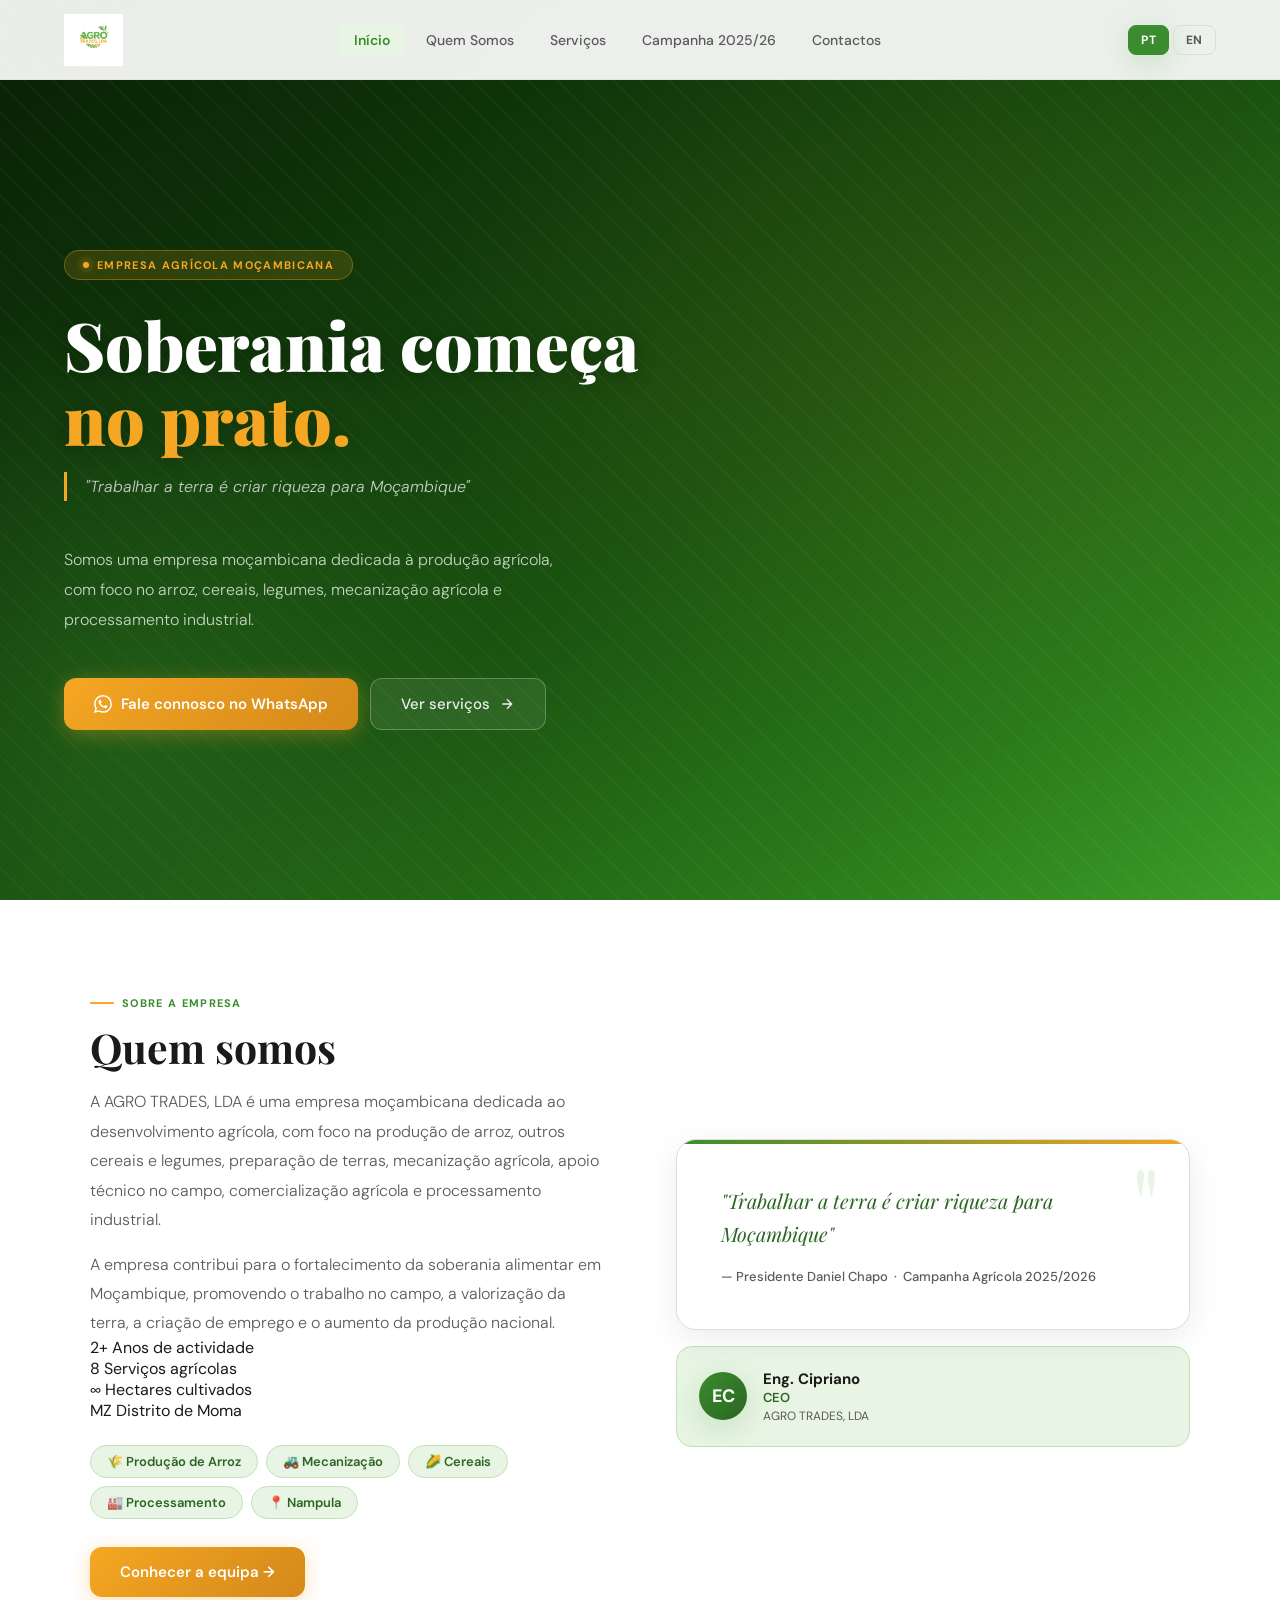
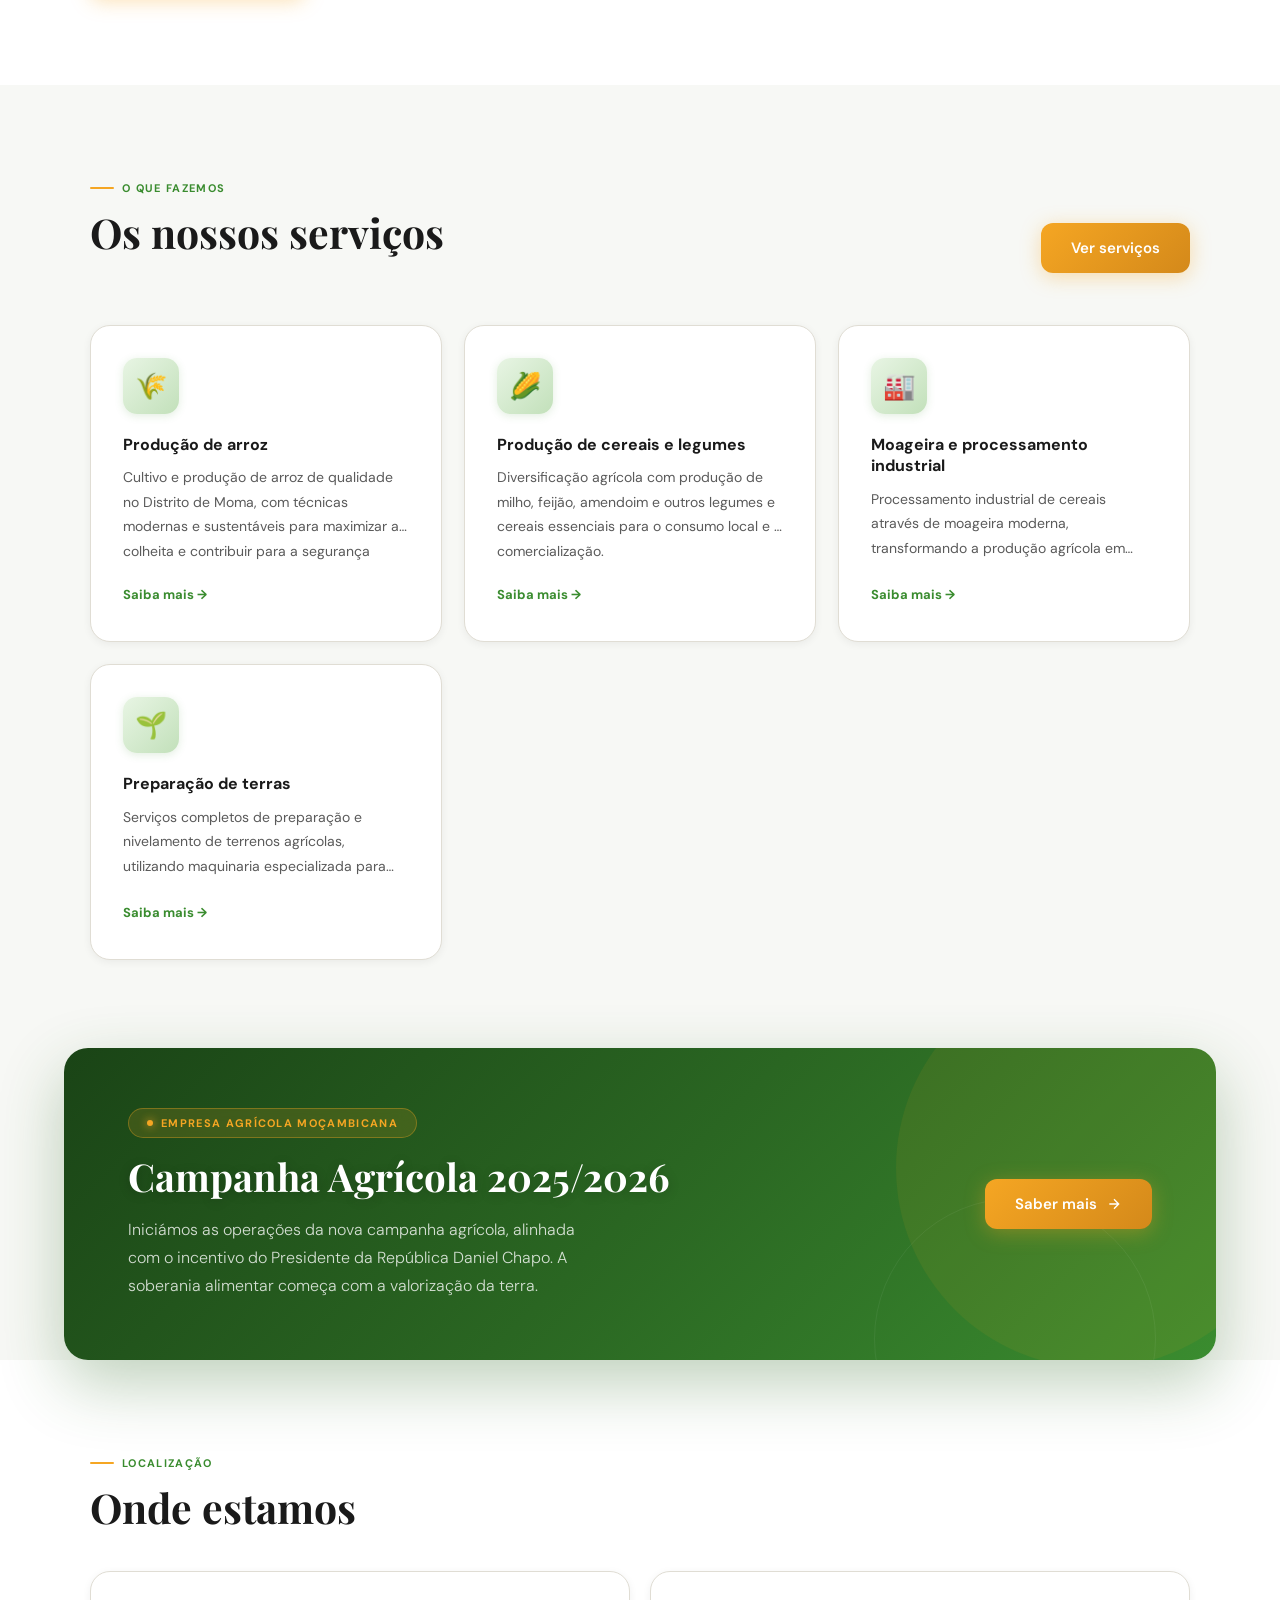
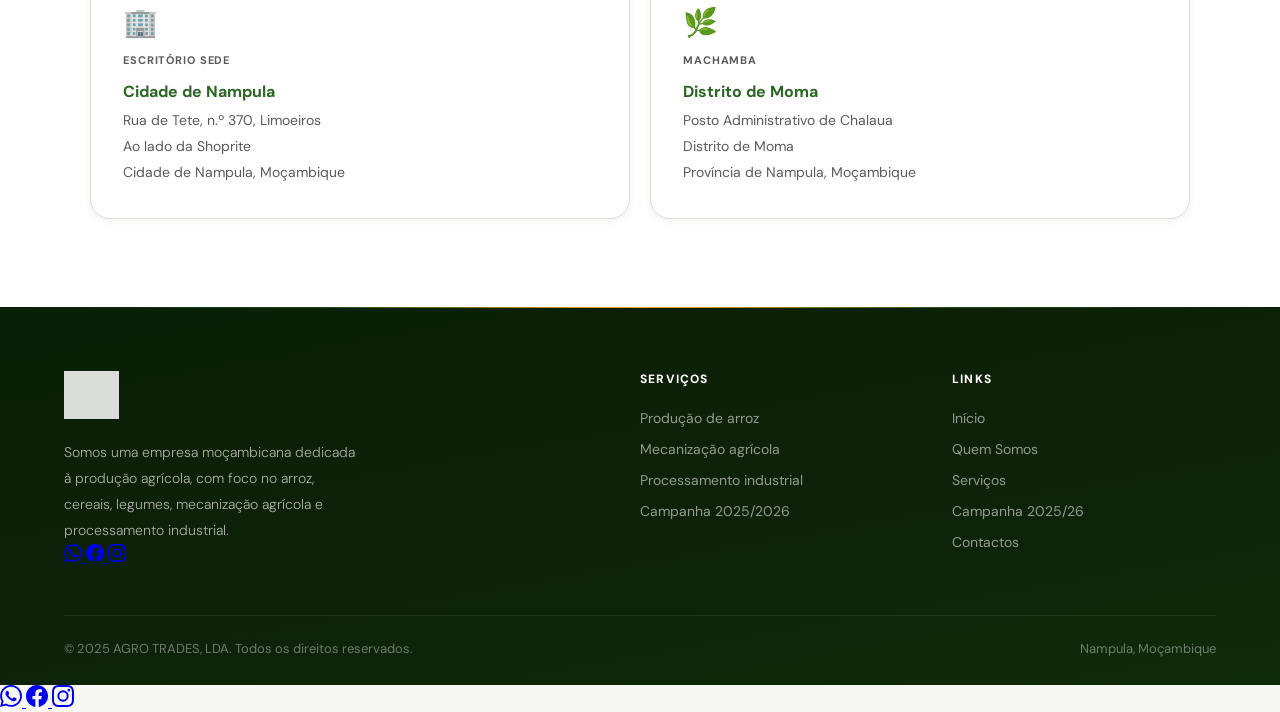
==== commit 1cbfecad: "Update index.html: add "Quem Somos" link to navigation, restructure about section with inline stats," ====
--- a/index.html
+++ b/index.html
@@ -21,6 +21,7 @@
   </a>
   <ul class="nav-links">
     <li><a href="index.html" class="active" data-i18n="nav_home">Início</a></li>
+    <li><a href="quem-somos.html" data-i18n="nav_about">Quem Somos</a></li>
     <li><a href="servicos.html" data-i18n="nav_services">Serviços</a></li>
     <li><a href="campanha.html" data-i18n="nav_campaign">Campanha 2025/26</a></li>
     <li><a href="contactos.html" data-i18n="nav_contact">Contactos</a></li>
@@ -58,14 +59,6 @@
   </div>
 </section>
 
-<!-- STATS -->
-<div class="stats-bar">
-  <div class="stat-item"><span class="stat-num">2+</span><span class="stat-label" data-i18n="stat1">Anos de actividade</span></div>
-  <div class="stat-item"><span class="stat-num">∞</span><span class="stat-label" data-i18n="stat2">Hectares cultivados</span></div>
-  <div class="stat-item"><span class="stat-num">8</span><span class="stat-label" data-i18n="stat3">Serviços agrícolas</span></div>
-  <div class="stat-item"><span class="stat-num">MZ</span><span class="stat-label" data-i18n="stat4">Distrito de Moma</span></div>
-</div>
-
 <!-- ABOUT -->
 <section style="background: white;">
   <div style="max-width:1100px; margin:0 auto;">
@@ -74,25 +67,49 @@
         <span class="section-tag" data-i18n="about_tag">Sobre a empresa</span>
         <h2 class="section-title" data-i18n="about_title">Quem somos</h2>
         <p class="section-sub" data-i18n="about_p">A AGRO TRADES, LDA é uma empresa moçambicana dedicada ao desenvolvimento agrícola, com foco na produção de arroz, outros cereais e legumes, preparação de terras, mecanização agrícola, apoio técnico no campo, comercialização agrícola e processamento industrial.</p>
-        <p style="font-size:16px;color:var(--text-muted);line-height:1.8;margin-top:16px;" data-i18n="about_p2">A empresa contribui para o fortalecimento da soberania alimentar em Moçambique, promovendo o trabalho no campo, a valorização da terra, a criação de emprego e o aumento da produção nacional.</p>
-        <div class="about-tags">
+        <p style="font-size:16px;color:var(--text-muted);line-height:1.8;margin-top:16px;font-weight:300;" data-i18n="about_p2">A empresa contribui para o fortalecimento da soberania alimentar em Moçambique, promovendo o trabalho no campo, a valorização da terra, a criação de emprego e o aumento da produção nacional.</p>
+
+        <!-- Stats inline -->
+        <div class="about-stats">
+          <div class="about-stat-item">
+            <span class="about-stat-num">2+</span>
+            <span class="about-stat-label" data-i18n="stat1">Anos de actividade</span>
+          </div>
+          <div class="about-stat-item">
+            <span class="about-stat-num">8</span>
+            <span class="about-stat-label" data-i18n="stat3">Serviços agrícolas</span>
+          </div>
+          <div class="about-stat-item">
+            <span class="about-stat-num">∞</span>
+            <span class="about-stat-label" data-i18n="stat2">Hectares cultivados</span>
+          </div>
+          <div class="about-stat-item">
+            <span class="about-stat-num">MZ</span>
+            <span class="about-stat-label" data-i18n="stat4">Distrito de Moma</span>
+          </div>
+        </div>
+
+        <div class="about-tags" style="margin-top:24px;">
           <span class="about-tag">🌾 Produção de Arroz</span>
           <span class="about-tag">🚜 Mecanização</span>
           <span class="about-tag">🌽 Cereais</span>
-          <span class="about-tag">🏭 Processamento Industrial</span>
+          <span class="about-tag">🏭 Processamento</span>
           <span class="about-tag">📍 Nampula</span>
         </div>
+
+        <a href="quem-somos.html" class="btn-primary" style="margin-top:28px;display:inline-flex;" data-i18n="btn_about">Conhecer a equipa →</a>
       </div>
       <div class="about-visual">
         <div class="about-card">
           <blockquote data-i18n="hero_motto">"Trabalhar a terra é criar riqueza para Moçambique"</blockquote>
           <p class="quote-author">— Presidente Daniel Chapo &nbsp;·&nbsp; <span data-i18n="campanha_title">Campanha Agrícola 2025/2026</span></p>
         </div>
-        <div style="margin-top:20px; background:var(--green-light); border-radius:16px; padding:24px; display:flex; align-items:center; gap:16px;">
-          <div style="width:48px;height:48px;border-radius:50%;background:var(--green);display:flex;align-items:center;justify-content:center;color:white;font-weight:700;font-size:18px;flex-shrink:0;">EC</div>
+        <div style="margin-top:16px; background:var(--green-light); border-radius:16px; padding:22px; display:flex; align-items:center; gap:16px; border:1px solid var(--green-mid);">
+          <div style="width:48px;height:48px;border-radius:50%;background:linear-gradient(135deg,var(--green),var(--green-dark));display:flex;align-items:center;justify-content:center;color:white;font-weight:700;font-size:18px;flex-shrink:0;box-shadow:var(--shadow-green);">EC</div>
           <div>
-            <div style="font-weight:600;font-size:15px;">Eng. Cipriano</div>
-            <div style="font-size:13px;color:var(--text-muted);" data-i18n="ceo_label">CEO</div>
+            <div style="font-weight:700;font-size:15px;">Eng. Cipriano</div>
+            <div style="font-size:13px;color:var(--green-dark);font-weight:600;" data-i18n="ceo_label">CEO</div>
+            <div style="font-size:12px;color:var(--text-muted);margin-top:2px;">AGRO TRADES, LDA</div>
           </div>
         </div>
       </div>
@@ -121,7 +138,7 @@
     <h2 data-i18n="campanha_title">Campanha Agrícola 2025/2026</h2>
     <p data-i18n="campanha_p">Iniciámos as operações da nova campanha agrícola, alinhada com o incentivo do Presidente Daniel Chapo. A soberania alimentar começa com a valorização da terra.</p>
   </div>
-  <a href="campanha.html" class="btn-primary" style="background:var(--orange);">
+  <a href="campanha.html" class="btn-primary" style="background:linear-gradient(135deg,var(--orange),var(--orange-dark));">
     <span data-i18n="campanha_btn">Saber mais</span>
     <svg width="16" height="16" viewBox="0 0 24 24" fill="none" stroke="currentColor" stroke-width="2"><path d="M5 12h14M12 5l7 7-7 7"/></svg>
   </a>
@@ -130,8 +147,8 @@
 <!-- LOCATIONS -->
 <section style="background:white;">
   <div style="max-width:1100px;margin:0 auto;">
-    <span class="section-tag">Localização</span>
-    <h2 class="section-title">Onde estamos</h2>
+    <span class="section-tag" data-i18n="location_tag">Localização</span>
+    <h2 class="section-title" data-i18n="location_title">Onde estamos</h2>
     <div class="locations-grid">
       <div class="location-card">
         <div style="font-size:28px;margin-bottom:12px;">🏢</div>
@@ -155,6 +172,17 @@
     <div>
       <div class="footer-logo"><img src="images/logo.jpeg" alt="AGRO TRADES LDA"/></div>
       <p class="footer-desc" data-i18n="hero_p">Somos uma empresa moçambicana dedicada à produção agrícola.</p>
+      <div class="footer-social">
+        <a href="https://wa.me/258841031220" target="_blank" rel="noopener" aria-label="WhatsApp" class="footer-social-btn footer-social-wa">
+          <svg width="18" height="18" viewBox="0 0 24 24" fill="currentColor"><path d="M17.472 14.382c-.297-.149-1.758-.867-2.03-.967-.273-.099-.471-.148-.67.15-.197.297-.767.966-.94 1.164-.173.199-.347.223-.644.075-.297-.15-1.255-.463-2.39-1.475-.883-.788-1.48-1.761-1.653-2.059-.173-.297-.018-.458.13-.606.134-.133.298-.347.446-.52.149-.174.198-.298.298-.497.099-.198.05-.371-.025-.52-.075-.149-.669-1.612-.916-2.207-.242-.579-.487-.5-.669-.51-.173-.008-.371-.01-.57-.01-.198 0-.52.074-.792.372-.272.297-1.04 1.016-1.04 2.479 0 1.462 1.065 2.875 1.213 3.074.149.198 2.096 3.2 5.077 4.487.709.306 1.262.489 1.694.625.712.227 1.36.195 1.871.118.571-.085 1.758-.719 2.006-1.413.248-.694.248-1.289.173-1.413-.074-.124-.272-.198-.57-.347m-5.421 7.403h-.004a9.87 9.87 0 01-5.031-1.378l-.361-.214-3.741.982.998-3.648-.235-.374a9.86 9.86 0 01-1.51-5.26c.001-5.45 4.436-9.884 9.888-9.884 2.64 0 5.122 1.03 6.988 2.898a9.825 9.825 0 012.893 6.994c-.003 5.45-4.437 9.884-9.885 9.884m8.413-18.297A11.815 11.815 0 0012.05 0C5.495 0 .16 5.335.157 11.892c0 2.096.547 4.142 1.588 5.945L.057 24l6.305-1.654a11.882 11.882 0 005.683 1.448h.005c6.554 0 11.89-5.335 11.893-11.893a11.821 11.821 0 00-3.48-8.413z"/></svg>
+        </a>
+        <a href="https://facebook.com/agrotrades" target="_blank" rel="noopener" aria-label="Facebook" class="footer-social-btn footer-social-fb">
+          <svg width="18" height="18" viewBox="0 0 24 24" fill="currentColor"><path d="M24 12.073c0-6.627-5.373-12-12-12s-12 5.373-12 12c0 5.99 4.388 10.954 10.125 11.854v-8.385H7.078v-3.47h3.047V9.43c0-3.007 1.792-4.669 4.533-4.669 1.312 0 2.686.235 2.686.235v2.953H15.83c-1.491 0-1.956.925-1.956 1.874v2.25h3.328l-.532 3.47h-2.796v8.385C19.612 23.027 24 18.062 24 12.073z"/></svg>
+        </a>
+        <a href="https://instagram.com/agrotrades" target="_blank" rel="noopener" aria-label="Instagram" class="footer-social-btn footer-social-ig">
+          <svg width="18" height="18" viewBox="0 0 24 24" fill="currentColor"><path d="M12 2.163c3.204 0 3.584.012 4.85.07 3.252.148 4.771 1.691 4.919 4.919.058 1.265.069 1.645.069 4.849 0 3.205-.012 3.584-.069 4.849-.149 3.225-1.664 4.771-4.919 4.919-1.266.058-1.644.07-4.85.07-3.204 0-3.584-.012-4.849-.07-3.26-.149-4.771-1.699-4.919-4.92-.058-1.265-.07-1.644-.07-4.849 0-3.204.013-3.583.07-4.849.149-3.227 1.664-4.771 4.919-4.919 1.266-.057 1.645-.069 4.849-.069zM12 0C8.741 0 8.333.014 7.053.072 2.695.272.273 2.69.073 7.052.014 8.333 0 8.741 0 12c0 3.259.014 3.668.072 4.948.2 4.358 2.618 6.78 6.98 6.98C8.333 23.986 8.741 24 12 24c3.259 0 3.668-.014 4.948-.072 4.354-.2 6.782-2.618 6.979-6.98.059-1.28.073-1.689.073-4.948 0-3.259-.014-3.667-.072-4.947-.196-4.354-2.617-6.78-6.979-6.98C15.668.014 15.259 0 12 0zm0 5.838a6.162 6.162 0 100 12.324 6.162 6.162 0 000-12.324zM12 16a4 4 0 110-8 4 4 0 010 8zm6.406-11.845a1.44 1.44 0 100 2.881 1.44 1.44 0 000-2.881z"/></svg>
+        </a>
+      </div>
     </div>
     <div>
       <h4 data-i18n="footer_services">Serviços</h4>
@@ -169,6 +197,7 @@
       <h4 data-i18n="footer_links">Links</h4>
       <ul>
         <li><a href="index.html" data-i18n="nav_home">Início</a></li>
+        <li><a href="quem-somos.html" data-i18n="nav_about">Quem Somos</a></li>
         <li><a href="servicos.html" data-i18n="nav_services">Serviços</a></li>
         <li><a href="campanha.html" data-i18n="nav_campaign">Campanha</a></li>
         <li><a href="contactos.html" data-i18n="nav_contact">Contactos</a></li>
@@ -181,13 +210,18 @@
   </div>
 </footer>
 
-<!-- WhatsApp Float -->
-<a href="https://wa.me/258841031220" target="_blank" rel="noopener"
-   style="position:fixed;bottom:24px;right:24px;width:56px;height:56px;background:#25D366;border-radius:50%;display:flex;align-items:center;justify-content:center;box-shadow:0 4px 20px rgba(37,211,102,0.4);z-index:200;transition:transform 0.2s;"
-   onmouseover="this.style.transform='scale(1.1)'" onmouseout="this.style.transform='scale(1)'"
-   aria-label="WhatsApp">
-  <svg width="28" height="28" viewBox="0 0 24 24" fill="white"><path d="M17.472 14.382c-.297-.149-1.758-.867-2.03-.967-.273-.099-.471-.148-.67.15-.197.297-.767.966-.94 1.164-.173.199-.347.223-.644.075-.297-.15-1.255-.463-2.39-1.475-.883-.788-1.48-1.761-1.653-2.059-.173-.297-.018-.458.13-.606.134-.133.298-.347.446-.52.149-.174.198-.298.298-.497.099-.198.05-.371-.025-.52-.075-.149-.669-1.612-.916-2.207-.242-.579-.487-.5-.669-.51-.173-.008-.371-.01-.57-.01-.198 0-.52.074-.792.372-.272.297-1.04 1.016-1.04 2.479 0 1.462 1.065 2.875 1.213 3.074.149.198 2.096 3.2 5.077 4.487.709.306 1.262.489 1.694.625.712.227 1.36.195 1.871.118.571-.085 1.758-.719 2.006-1.413.248-.694.248-1.289.173-1.413-.074-.124-.272-.198-.57-.347m-5.421 7.403h-.004a9.87 9.87 0 01-5.031-1.378l-.361-.214-3.741.982.998-3.648-.235-.374a9.86 9.86 0 01-1.51-5.26c.001-5.45 4.436-9.884 9.888-9.884 2.64 0 5.122 1.03 6.988 2.898a9.825 9.825 0 012.893 6.994c-.003 5.45-4.437 9.884-9.885 9.884m8.413-18.297A11.815 11.815 0 0012.05 0C5.495 0 .16 5.335.157 11.892c0 2.096.547 4.142 1.588 5.945L.057 24l6.305-1.654a11.882 11.882 0 005.683 1.448h.005c6.554 0 11.89-5.335 11.893-11.893a11.821 11.821 0 00-3.48-8.413z"/></svg>
-</a>
+<!-- Social Float Stack -->
+<div class="social-float">
+  <a href="https://wa.me/258841031220" target="_blank" rel="noopener" aria-label="WhatsApp" class="social-float-btn sf-wa">
+    <svg width="22" height="22" viewBox="0 0 24 24" fill="currentColor"><path d="M17.472 14.382c-.297-.149-1.758-.867-2.03-.967-.273-.099-.471-.148-.67.15-.197.297-.767.966-.94 1.164-.173.199-.347.223-.644.075-.297-.15-1.255-.463-2.39-1.475-.883-.788-1.48-1.761-1.653-2.059-.173-.297-.018-.458.13-.606.134-.133.298-.347.446-.52.149-.174.198-.298.298-.497.099-.198.05-.371-.025-.52-.075-.149-.669-1.612-.916-2.207-.242-.579-.487-.5-.669-.51-.173-.008-.371-.01-.57-.01-.198 0-.52.074-.792.372-.272.297-1.04 1.016-1.04 2.479 0 1.462 1.065 2.875 1.213 3.074.149.198 2.096 3.2 5.077 4.487.709.306 1.262.489 1.694.625.712.227 1.36.195 1.871.118.571-.085 1.758-.719 2.006-1.413.248-.694.248-1.289.173-1.413-.074-.124-.272-.198-.57-.347m-5.421 7.403h-.004a9.87 9.87 0 01-5.031-1.378l-.361-.214-3.741.982.998-3.648-.235-.374a9.86 9.86 0 01-1.51-5.26c.001-5.45 4.436-9.884 9.888-9.884 2.64 0 5.122 1.03 6.988 2.898a9.825 9.825 0 012.893 6.994c-.003 5.45-4.437 9.884-9.885 9.884m8.413-18.297A11.815 11.815 0 0012.05 0C5.495 0 .16 5.335.157 11.892c0 2.096.547 4.142 1.588 5.945L.057 24l6.305-1.654a11.882 11.882 0 005.683 1.448h.005c6.554 0 11.89-5.335 11.893-11.893a11.821 11.821 0 00-3.48-8.413z"/></svg>
+  </a>
+  <a href="https://facebook.com/agrotrades" target="_blank" rel="noopener" aria-label="Facebook" class="social-float-btn sf-fb">
+    <svg width="22" height="22" viewBox="0 0 24 24" fill="currentColor"><path d="M24 12.073c0-6.627-5.373-12-12-12s-12 5.373-12 12c0 5.99 4.388 10.954 10.125 11.854v-8.385H7.078v-3.47h3.047V9.43c0-3.007 1.792-4.669 4.533-4.669 1.312 0 2.686.235 2.686.235v2.953H15.83c-1.491 0-1.956.925-1.956 1.874v2.25h3.328l-.532 3.47h-2.796v8.385C19.612 23.027 24 18.062 24 12.073z"/></svg>
+  </a>
+  <a href="https://instagram.com/agrotrades" target="_blank" rel="noopener" aria-label="Instagram" class="social-float-btn sf-ig">
+    <svg width="22" height="22" viewBox="0 0 24 24" fill="currentColor"><path d="M12 2.163c3.204 0 3.584.012 4.85.07 3.252.148 4.771 1.691 4.919 4.919.058 1.265.069 1.645.069 4.849 0 3.205-.012 3.584-.069 4.849-.149 3.225-1.664 4.771-4.919 4.919-1.266.058-1.644.07-4.85.07-3.204 0-3.584-.012-4.849-.07-3.26-.149-4.771-1.699-4.919-4.92-.058-1.265-.07-1.644-.07-4.849 0-3.204.013-3.583.07-4.849.149-3.227 1.664-4.771 4.919-4.919 1.266-.057 1.645-.069 4.849-.069zM12 0C8.741 0 8.333.014 7.053.072 2.695.272.273 2.69.073 7.052.014 8.333 0 8.741 0 12c0 3.259.014 3.668.072 4.948.2 4.358 2.618 6.78 6.98 6.98C8.333 23.986 8.741 24 12 24c3.259 0 3.668-.014 4.948-.072 4.354-.2 6.782-2.618 6.979-6.98.059-1.28.073-1.689.073-4.948 0-3.259-.014-3.667-.072-4.947-.196-4.354-2.617-6.78-6.979-6.98C15.668.014 15.259 0 12 0zm0 5.838a6.162 6.162 0 100 12.324 6.162 6.162 0 000-12.324zM12 16a4 4 0 110-8 4 4 0 010 8zm6.406-11.845a1.44 1.44 0 100 2.881 1.44 1.44 0 000-2.881z"/></svg>
+  </a>
+</div>
 
 <script src="js/main.js"></script>
 <script src="https://identity.netlify.com/v1/netlify-identity-widget.js"></script>
--- a/css/style.css
+++ b/css/style.css
@@ -1,9 +1,11 @@
-@import url('https://fonts.googleapis.com/css2?family=Playfair+Display:wght@700;900&family=DM+Sans:wght@300;400;500;600&display=swap');
+@import url('https://fonts.googleapis.com/css2?family=Playfair+Display:ital,wght@0,700;0,900;1,700&family=DM+Sans:wght@300;400;500;600;700&display=swap');
 
 :root {
   --green: #3a8c2f;
   --green-dark: #2a6622;
+  --green-deeper: #1a4416;
   --green-light: #e8f5e4;
+  --green-mid: #c2e0ba;
   --orange: #f5a623;
   --orange-dark: #d4891a;
   --orange-light: #fff8ec;
@@ -11,13 +13,17 @@
   --text: #1a1a1a;
   --text-muted: #5a5a5a;
   --white: #ffffff;
-  --off-white: #fafaf7;
+  --off-white: #f7f8f5;
   --border: #e0ddd4;
+  --shadow-sm: 0 2px 8px rgba(0,0,0,0.06);
+  --shadow-md: 0 8px 32px rgba(0,0,0,0.08);
+  --shadow-lg: 0 20px 60px rgba(0,0,0,0.12);
+  --shadow-green: 0 8px 32px rgba(58,140,47,0.2);
   --nav-h: 80px;
+  --radius: 20px;
 }
 
 * { margin: 0; padding: 0; box-sizing: border-box; }
-
 html { scroll-behavior: smooth; }
 
 body {
@@ -31,11 +37,13 @@
 nav {
   position: fixed; top: 0; left: 0; right: 0; z-index: 100;
   height: var(--nav-h);
-  background: rgba(255,255,255,0.96);
-  backdrop-filter: blur(12px);
-  border-bottom: 1px solid var(--border);
+  background: rgba(255,255,255,0.92);
+  backdrop-filter: blur(20px);
+  -webkit-backdrop-filter: blur(20px);
+  border-bottom: 1px solid rgba(224,221,212,0.6);
   display: flex; align-items: center; justify-content: space-between;
   padding: 0 5%;
+  transition: box-shadow 0.3s;
 }
 
 .nav-logo {
@@ -44,36 +52,41 @@
 .nav-logo img { height: 52px; width: auto; }
 
 .nav-links {
-  display: flex; align-items: center; gap: 6px; list-style: none;
+  display: flex; align-items: center; gap: 4px; list-style: none;
 }
 .nav-links a {
   font-size: 14px; font-weight: 500; color: var(--text-muted);
-  text-decoration: none; padding: 8px 14px; border-radius: 8px;
-  transition: all 0.2s;
-}
-.nav-links a:hover, .nav-links a.active {
-  color: var(--green); background: var(--green-light);
-}
-
-.lang-switcher {
-  display: flex; gap: 4px; margin-left: 16px;
-}
+  text-decoration: none; padding: 8px 16px; border-radius: 10px;
+  transition: all 0.25s;
+  position: relative;
+}
+.nav-links a:hover { color: var(--green); background: var(--green-light); }
+.nav-links a.active {
+  color: var(--green); background: var(--green-light); font-weight: 600;
+}
+
+.lang-switcher { display: flex; gap: 4px; margin-left: 16px; }
 .lang-btn {
-  font-size: 12px; font-weight: 600; padding: 5px 10px;
-  border-radius: 6px; border: 1px solid var(--border);
+  font-size: 12px; font-weight: 700; padding: 6px 12px;
+  border-radius: 8px; border: 1.5px solid var(--border);
   background: transparent; cursor: pointer; color: var(--text-muted);
   transition: all 0.2s; font-family: 'DM Sans', sans-serif;
-}
+  letter-spacing: 0.04em;
+}
+.lang-btn:hover { border-color: var(--green); color: var(--green); }
 .lang-btn.active {
   background: var(--green); color: white; border-color: var(--green);
+  box-shadow: var(--shadow-green);
 }
 
 .nav-menu-btn {
   display: none; background: none; border: none; cursor: pointer;
-  flex-direction: column; gap: 5px; padding: 4px;
-}
+  flex-direction: column; gap: 5px; padding: 6px;
+  border-radius: 8px; transition: background 0.2s;
+}
+.nav-menu-btn:hover { background: var(--green-light); }
 .nav-menu-btn span {
-  display: block; width: 24px; height: 2px; background: var(--text);
+  display: block; width: 22px; height: 2px; background: var(--text);
   border-radius: 2px; transition: all 0.3s;
 }
 
@@ -83,152 +96,289 @@
   display: flex; align-items: center;
   padding: var(--nav-h) 5% 0;
   position: relative; overflow: hidden;
-  background: linear-gradient(160deg, #0d3d06 0%, #1a5c10 40%, #2a7a1a 70%, #3d9e28 100%);
+  background: linear-gradient(145deg, #071f04 0%, #0f3309 25%, #1a5210 55%, #2a7a1a 80%, #3d9e28 100%);
+}
+
+/* Diagonal light sweep */
+.hero::after {
+  content: '';
+  position: absolute; inset: 0;
+  background: radial-gradient(ellipse 70% 70% at 75% 40%, rgba(245,166,35,0.08) 0%, transparent 60%),
+              radial-gradient(ellipse 50% 80% at 10% 80%, rgba(58,140,47,0.3) 0%, transparent 60%);
+  pointer-events: none;
 }
 
 .hero-bg-pattern {
-  position: absolute; inset: 0; opacity: 0.06;
+  position: absolute; inset: 0; opacity: 0.04;
   background-image: repeating-linear-gradient(
     45deg, #fff 0, #fff 1px, transparent 0, transparent 50%
   );
-  background-size: 30px 30px;
+  background-size: 28px 28px;
+}
+
+/* Floating decorative circles */
+.hero-bg-pattern::before {
+  content: '';
+  position: absolute;
+  width: 600px; height: 600px;
+  border-radius: 50%;
+  border: 1px solid rgba(255,255,255,0.05);
+  right: -100px; top: -100px;
+}
+.hero-bg-pattern::after {
+  content: '';
+  position: absolute;
+  width: 400px; height: 400px;
+  border-radius: 50%;
+  border: 1px solid rgba(245,166,35,0.1);
+  right: 80px; top: 60px;
 }
 
 .hero-content {
   position: relative; z-index: 2;
-  max-width: 620px;
-  animation: fadeUp 0.9s ease both;
+  max-width: 640px;
 }
 
 .hero-tag {
-  display: inline-block;
-  background: rgba(245,166,35,0.2);
+  display: inline-flex; align-items: center; gap: 8px;
+  background: rgba(245,166,35,0.15);
   color: var(--orange);
-  border: 1px solid rgba(245,166,35,0.4);
-  font-size: 12px; font-weight: 600; letter-spacing: 0.1em;
-  text-transform: uppercase; padding: 6px 16px; border-radius: 100px;
-  margin-bottom: 24px;
+  border: 1px solid rgba(245,166,35,0.35);
+  font-size: 11px; font-weight: 700; letter-spacing: 0.12em;
+  text-transform: uppercase; padding: 7px 18px; border-radius: 100px;
+  margin-bottom: 28px;
+  backdrop-filter: blur(8px);
+}
+.hero-tag::before {
+  content: '';
+  width: 6px; height: 6px; border-radius: 50%;
+  background: var(--orange);
+  box-shadow: 0 0 8px var(--orange);
 }
 
 .hero h1 {
   font-family: 'Playfair Display', serif;
-  font-size: clamp(2.4rem, 5vw, 3.8rem);
-  font-weight: 900; color: white; line-height: 1.15;
-  margin-bottom: 12px;
-}
-
-.hero h1 span { color: var(--orange); }
+  font-size: clamp(2.6rem, 5.5vw, 4.2rem);
+  font-weight: 900; color: white; line-height: 1.1;
+  margin-bottom: 16px;
+  text-shadow: 0 2px 20px rgba(0,0,0,0.3);
+}
+
+.hero h1 span[data-i18n="hero_h1b"] { color: var(--orange); }
 
 .hero-motto {
-  font-size: clamp(1rem, 2vw, 1.2rem);
-  color: rgba(255,255,255,0.75);
+  font-size: clamp(0.95rem, 1.8vw, 1.15rem);
+  color: rgba(255,255,255,0.7);
   font-style: italic; margin-bottom: 28px;
   border-left: 3px solid var(--orange);
-  padding-left: 16px; line-height: 1.5;
+  padding-left: 18px; line-height: 1.6;
 }
 
 .hero p {
-  font-size: 16px; color: rgba(255,255,255,0.8);
-  line-height: 1.8; margin-bottom: 40px; max-width: 520px;
+  font-size: 16px; color: rgba(255,255,255,0.75);
+  line-height: 1.85; margin-bottom: 44px; max-width: 520px;
+  font-weight: 300;
 }
 
 .hero-btns { display: flex; flex-wrap: wrap; gap: 12px; }
 
 .btn-primary {
-  display: inline-flex; align-items: center; gap: 8px;
-  background: var(--orange); color: white;
-  padding: 14px 28px; border-radius: 10px;
+  display: inline-flex; align-items: center; gap: 9px;
+  background: linear-gradient(135deg, var(--orange), var(--orange-dark));
+  color: white;
+  padding: 15px 30px; border-radius: 12px;
   font-weight: 600; font-size: 15px; text-decoration: none;
-  transition: all 0.2s; border: none; cursor: pointer;
+  transition: all 0.25s; border: none; cursor: pointer;
   font-family: 'DM Sans', sans-serif;
-}
-.btn-primary:hover { background: var(--orange-dark); transform: translateY(-2px); }
+  box-shadow: 0 4px 20px rgba(245,166,35,0.35);
+}
+.btn-primary:hover {
+  transform: translateY(-3px);
+  box-shadow: 0 8px 32px rgba(245,166,35,0.45);
+  background: linear-gradient(135deg, #f7b43a, var(--orange));
+}
+.btn-primary:active { transform: translateY(-1px); }
 
 .btn-secondary {
-  display: inline-flex; align-items: center; gap: 8px;
-  background: rgba(255,255,255,0.12); color: white;
-  border: 1px solid rgba(255,255,255,0.3);
-  padding: 14px 28px; border-radius: 10px;
+  display: inline-flex; align-items: center; gap: 9px;
+  background: rgba(255,255,255,0.08); color: rgba(255,255,255,0.9);
+  border: 1px solid rgba(255,255,255,0.25);
+  padding: 15px 30px; border-radius: 12px;
   font-weight: 500; font-size: 15px; text-decoration: none;
-  transition: all 0.2s;
-}
-.btn-secondary:hover { background: rgba(255,255,255,0.2); }
-
-.hero-image {
-  position: absolute; right: 0; bottom: 0;
-  width: 45%; max-width: 560px; opacity: 0.12;
-  pointer-events: none;
+  transition: all 0.25s;
+  backdrop-filter: blur(8px);
+}
+.btn-secondary:hover {
+  background: rgba(255,255,255,0.16);
+  border-color: rgba(255,255,255,0.4);
+  transform: translateY(-2px);
 }
 
 /* ── STATS BAR ── */
 .stats-bar {
-  background: white; border-bottom: 1px solid var(--border);
-  padding: 24px 5%;
+  background: white;
+  border-bottom: 1px solid var(--border);
+  padding: 0 5%;
   display: grid; grid-template-columns: repeat(auto-fit, minmax(160px, 1fr));
-  gap: 0;
 }
 .stat-item {
-  text-align: center; padding: 12px 20px;
+  text-align: center; padding: 28px 20px;
   border-right: 1px solid var(--border);
-}
+  position: relative;
+  transition: background 0.3s;
+}
+.stat-item:hover { background: var(--green-light); }
 .stat-item:last-child { border-right: none; }
 .stat-num {
   font-family: 'Playfair Display', serif;
-  font-size: 2rem; font-weight: 700; color: var(--green);
-  display: block;
-}
-.stat-label { font-size: 13px; color: var(--text-muted); margin-top: 2px; }
+  font-size: 2.4rem; font-weight: 900;
+  background: linear-gradient(135deg, var(--green), var(--green-dark));
+  -webkit-background-clip: text; -webkit-text-fill-color: transparent;
+  background-clip: text;
+  display: block; line-height: 1;
+  margin-bottom: 6px;
+}
+.stat-label {
+  font-size: 12px; font-weight: 600;
+  color: var(--text-muted); letter-spacing: 0.04em;
+  text-transform: uppercase;
+}
 
 /* ── SECTIONS ── */
-section { padding: 80px 5%; }
+section { padding: 88px 5%; }
 
 .section-tag {
+  display: inline-flex; align-items: center; gap: 8px;
+  color: var(--green); font-size: 11px; font-weight: 700;
+  letter-spacing: 0.12em; text-transform: uppercase;
+  margin-bottom: 14px;
+}
+.section-tag::before {
+  content: '';
   display: inline-block;
-  color: var(--orange); font-size: 12px; font-weight: 600;
-  letter-spacing: 0.1em; text-transform: uppercase;
-  margin-bottom: 12px;
+  width: 24px; height: 2px;
+  background: var(--orange);
+  border-radius: 2px;
 }
 .section-title {
   font-family: 'Playfair Display', serif;
-  font-size: clamp(1.8rem, 3vw, 2.6rem);
-  font-weight: 700; line-height: 1.2; margin-bottom: 16px;
+  font-size: clamp(1.9rem, 3.2vw, 2.8rem);
+  font-weight: 700; line-height: 1.15; margin-bottom: 16px;
+  color: var(--text);
 }
 .section-sub {
   font-size: 16px; color: var(--text-muted);
-  line-height: 1.8; max-width: 560px;
+  line-height: 1.85; max-width: 560px; font-weight: 300;
+}
+
+/* ── ABOUT ── */
+.about-grid {
+  display: grid; grid-template-columns: 1fr 1fr;
+  gap: 72px; align-items: center;
+}
+.about-visual { position: relative; }
+.about-card {
+  background: white;
+  border: 1px solid var(--border);
+  border-radius: var(--radius); padding: 44px;
+  position: relative; overflow: hidden;
+  box-shadow: var(--shadow-md);
+}
+.about-card::before {
+  content: '';
+  position: absolute; top: 0; left: 0; right: 0; height: 4px;
+  background: linear-gradient(90deg, var(--green), var(--orange));
+}
+.about-card::after {
+  content: '"';
+  position: absolute; top: 12px; right: 28px;
+  font-family: 'Playfair Display', serif;
+  font-size: 100px; color: var(--green-light); line-height: 1;
+  pointer-events: none;
+}
+.about-card blockquote {
+  font-family: 'Playfair Display', serif;
+  font-size: 1.25rem; font-style: italic;
+  color: var(--green-dark); line-height: 1.65;
+  position: relative; z-index: 1;
+}
+.about-card .quote-author {
+  margin-top: 18px; font-size: 13px; color: var(--text-muted);
+  font-style: normal; font-weight: 500;
+}
+
+.about-tags { display: flex; flex-wrap: wrap; gap: 8px; margin-top: 28px; }
+.about-tag {
+  background: var(--green-light); color: var(--green-dark);
+  font-size: 13px; font-weight: 600;
+  padding: 7px 16px; border-radius: 100px;
+  border: 1px solid var(--green-mid);
+  transition: all 0.2s;
+}
+.about-tag:hover {
+  background: var(--green); color: white; border-color: var(--green);
+  transform: translateY(-1px);
 }
 
 /* ── SERVICES GRID ── */
 .services-grid {
-  display: grid; grid-template-columns: repeat(auto-fit, minmax(260px, 1fr));
-  gap: 20px; margin-top: 48px;
+  display: grid; grid-template-columns: repeat(auto-fit, minmax(270px, 1fr));
+  gap: 22px; margin-top: 52px;
 }
 .service-card {
-  background: white; border: 1px solid var(--border);
-  border-radius: 16px; padding: 28px;
-  transition: all 0.3s; position: relative; overflow: hidden;
+  background: white;
+  border: 1px solid var(--border);
+  border-radius: var(--radius); padding: 32px;
+  transition: all 0.35s cubic-bezier(0.25, 0.46, 0.45, 0.94);
+  position: relative; overflow: hidden;
+  display: flex; flex-direction: column;
+  box-shadow: var(--shadow-sm);
 }
 .service-card::before {
-  content: ''; position: absolute; top: 0; left: 0; right: 0;
-  height: 3px; background: linear-gradient(90deg, var(--green), var(--orange));
+  content: '';
+  position: absolute; top: 0; left: 0; right: 0; height: 3px;
+  background: linear-gradient(90deg, var(--green), var(--orange));
   transform: scaleX(0); transform-origin: left;
-  transition: transform 0.3s;
-}
-.service-card:hover { transform: translateY(-4px); box-shadow: 0 12px 40px rgba(0,0,0,0.08); }
+  transition: transform 0.4s cubic-bezier(0.25, 0.46, 0.45, 0.94);
+}
+/* Subtle background glow on hover */
+.service-card::after {
+  content: '';
+  position: absolute; inset: 0;
+  background: linear-gradient(135deg, rgba(58,140,47,0.03) 0%, transparent 60%);
+  opacity: 0; transition: opacity 0.3s;
+}
+.service-card:hover {
+  transform: translateY(-6px);
+  box-shadow: 0 16px 48px rgba(0,0,0,0.1), 0 4px 12px rgba(58,140,47,0.08);
+  border-color: var(--green-mid);
+}
 .service-card:hover::before { transform: scaleX(1); }
+.service-card:hover::after { opacity: 1; }
 
 .service-icon {
-  width: 52px; height: 52px; border-radius: 12px;
-  background: var(--green-light); display: flex; align-items: center;
-  justify-content: center; font-size: 24px; margin-bottom: 16px;
-}
-.service-card {
-  display: flex; flex-direction: column;
-}
-.service-card h3 { font-size: 16px; font-weight: 600; margin-bottom: 8px; }
+  width: 56px; height: 56px; border-radius: 14px;
+  background: linear-gradient(135deg, var(--green-light), var(--green-mid));
+  display: flex; align-items: center;
+  justify-content: center; font-size: 26px; margin-bottom: 20px;
+  transition: all 0.3s;
+  position: relative; z-index: 1;
+  box-shadow: 0 2px 8px rgba(58,140,47,0.15);
+}
+.service-card:hover .service-icon {
+  background: linear-gradient(135deg, var(--green), var(--green-dark));
+  transform: scale(1.05);
+  box-shadow: var(--shadow-green);
+}
+
+.service-card h3 {
+  font-size: 16px; font-weight: 700; margin-bottom: 10px;
+  color: var(--text); position: relative; z-index: 1;
+  line-height: 1.35;
+}
 .service-card p {
-  font-size: 14px; color: var(--text-muted); line-height: 1.7;
-  flex: 1;
+  font-size: 14px; color: var(--text-muted); line-height: 1.75;
+  flex: 1; position: relative; z-index: 1;
   display: -webkit-box;
   -webkit-line-clamp: 3;
   -webkit-box-orient: vertical;
@@ -237,44 +387,69 @@
 
 .btn-saiba-mais {
   display: inline-flex; align-items: center; gap: 6px;
-  margin-top: 16px; font-size: 13px; font-weight: 600;
+  margin-top: 20px; font-size: 13px; font-weight: 700;
   color: var(--green); text-decoration: none;
-  transition: gap 0.2s, color 0.2s;
+  transition: all 0.25s;
   align-self: flex-start;
+  position: relative; z-index: 1;
+  padding: 6px 0;
+}
+.btn-saiba-mais::after {
+  content: '';
+  position: absolute; bottom: 0; left: 0; right: 0; height: 1px;
+  background: var(--green); transform: scaleX(0);
+  transform-origin: left; transition: transform 0.25s;
 }
 .btn-saiba-mais:hover { gap: 10px; color: var(--green-dark); }
+.btn-saiba-mais:hover::after { transform: scaleX(1); }
 
 /* ── SERVICE DETAIL PAGE ── */
-.sd-body { display: grid; grid-template-columns: 1fr 380px; gap: 48px; align-items: start; }
+.sd-body {
+  display: grid; grid-template-columns: 1fr 380px;
+  gap: 48px; align-items: start;
+}
 .sd-description {
-  font-size: 16px; color: var(--text-muted); line-height: 1.9;
+  font-size: 16px; color: var(--text-muted); line-height: 1.95;
   background: white; border: 1px solid var(--border);
-  border-radius: 16px; padding: 32px;
+  border-radius: var(--radius); padding: 40px;
+  box-shadow: var(--shadow-sm);
 }
 .sd-highlights-box {
-  background: var(--green-light); border-radius: 16px; padding: 32px;
+  background: linear-gradient(145deg, var(--green-light), #d4edcc);
+  border-radius: var(--radius); padding: 36px;
   position: sticky; top: calc(var(--nav-h) + 24px);
+  border: 1px solid var(--green-mid);
+  box-shadow: var(--shadow-green);
 }
 .sd-highlights-box h3 {
-  font-size: 15px; font-weight: 700; color: var(--green-dark);
-  margin-bottom: 20px; text-transform: uppercase; letter-spacing: 0.06em;
-}
-.sd-highlights-box ul { list-style: none; display: flex; flex-direction: column; gap: 12px; }
+  font-size: 11px; font-weight: 800; color: var(--green-dark);
+  margin-bottom: 24px; text-transform: uppercase; letter-spacing: 0.1em;
+}
+.sd-highlights-box ul {
+  list-style: none; display: flex; flex-direction: column; gap: 14px;
+}
 .sd-highlights-box li {
-  display: flex; align-items: flex-start; gap: 10px;
+  display: flex; align-items: flex-start; gap: 12px;
   font-size: 14px; color: var(--text); line-height: 1.5;
-}
+  padding: 10px 14px; background: rgba(255,255,255,0.6);
+  border-radius: 10px; transition: background 0.2s;
+}
+.sd-highlights-box li:hover { background: rgba(255,255,255,0.9); }
 .sd-check {
-  color: var(--green); font-weight: 700; font-size: 15px;
+  width: 20px; height: 20px; border-radius: 50%;
+  background: var(--green); color: white;
+  font-size: 11px; font-weight: 800;
+  display: flex; align-items: center; justify-content: center;
   flex-shrink: 0; margin-top: 1px;
 }
+
 .sd-back {
   display: inline-flex; align-items: center; gap: 6px;
-  font-size: 13px; font-weight: 600; color: var(--text-muted);
-  text-decoration: none; margin-bottom: 32px;
+  font-size: 13px; font-weight: 600; color: rgba(255,255,255,0.7);
+  text-decoration: none; margin-bottom: 20px;
   transition: color 0.2s;
 }
-.sd-back:hover { color: var(--green); }
+.sd-back:hover { color: white; }
 @media (max-width: 768px) {
   .sd-body { grid-template-columns: 1fr; }
   .sd-highlights-box { position: static; }
@@ -282,54 +457,42 @@
 
 /* ── CAMPANHA BANNER ── */
 .campanha-banner {
-  background: linear-gradient(135deg, var(--green-dark) 0%, var(--green) 100%);
-  border-radius: 20px; padding: 56px; margin: 0 5%;
+  background: linear-gradient(135deg, var(--green-deeper) 0%, var(--green-dark) 50%, var(--green) 100%);
+  border-radius: 24px; padding: 60px 64px; margin: 0 5%;
   display: flex; align-items: center; justify-content: space-between;
   gap: 40px; flex-wrap: wrap;
+  position: relative; overflow: hidden;
+  box-shadow: 0 24px 64px rgba(42,102,34,0.3);
+}
+.campanha-banner::before {
+  content: '';
+  position: absolute; right: -80px; top: -80px;
+  width: 400px; height: 400px;
+  border-radius: 50%;
+  background: rgba(245,166,35,0.08);
+  pointer-events: none;
+}
+.campanha-banner::after {
+  content: '';
+  position: absolute; right: 60px; bottom: -120px;
+  width: 280px; height: 280px;
+  border-radius: 50%;
+  border: 1px solid rgba(255,255,255,0.06);
+  pointer-events: none;
 }
 .campanha-banner h2 {
   font-family: 'Playfair Display', serif;
-  font-size: clamp(1.6rem, 3vw, 2.2rem);
-  color: white; font-weight: 700; margin-bottom: 12px;
-}
-.campanha-banner p { color: rgba(255,255,255,0.8); font-size: 16px; line-height: 1.7; max-width: 480px; }
-.campanha-banner .btn-primary { flex-shrink: 0; }
-
-/* ── ABOUT ── */
-.about-grid {
-  display: grid; grid-template-columns: 1fr 1fr;
-  gap: 64px; align-items: center;
-}
-.about-visual {
-  position: relative;
-}
-.about-card {
-  background: white; border: 1px solid var(--border);
-  border-radius: 20px; padding: 40px;
-  position: relative;
-}
-.about-card::after {
-  content: '"';
-  position: absolute; top: 16px; right: 24px;
-  font-family: 'Playfair Display', serif;
-  font-size: 80px; color: var(--green-light); line-height: 1;
-}
-.about-card blockquote {
-  font-family: 'Playfair Display', serif;
-  font-size: 1.2rem; font-style: italic;
-  color: var(--green-dark); line-height: 1.6;
-  position: relative; z-index: 1;
-}
-.about-card .quote-author {
-  margin-top: 16px; font-size: 13px; color: var(--text-muted);
-  font-style: normal; font-weight: 500;
-}
-
-.about-tags { display: flex; flex-wrap: wrap; gap: 8px; margin-top: 24px; }
-.about-tag {
-  background: var(--green-light); color: var(--green-dark);
-  font-size: 13px; font-weight: 500;
-  padding: 6px 14px; border-radius: 100px;
+  font-size: clamp(1.7rem, 3vw, 2.4rem);
+  color: white; font-weight: 700; margin-bottom: 14px;
+  text-shadow: 0 2px 12px rgba(0,0,0,0.2);
+}
+.campanha-banner p {
+  color: rgba(255,255,255,0.8); font-size: 16px;
+  line-height: 1.75; max-width: 480px; font-weight: 300;
+}
+.campanha-banner .btn-primary {
+  flex-shrink: 0; position: relative; z-index: 1;
+  background: linear-gradient(135deg, var(--orange), #e8950d);
 }
 
 /* ── LOCATIONS ── */
@@ -339,110 +502,201 @@
 }
 .location-card {
   background: white; border: 1px solid var(--border);
-  border-radius: 16px; padding: 28px;
-}
+  border-radius: var(--radius); padding: 32px;
+  transition: all 0.3s;
+  box-shadow: var(--shadow-sm);
+  position: relative; overflow: hidden;
+}
+.location-card::before {
+  content: '';
+  position: absolute; bottom: 0; left: 0; right: 0; height: 3px;
+  background: linear-gradient(90deg, var(--green), var(--orange));
+  transform: scaleX(0); transform-origin: left;
+  transition: transform 0.3s;
+}
+.location-card:hover { transform: translateY(-4px); box-shadow: var(--shadow-md); }
+.location-card:hover::before { transform: scaleX(1); }
 .location-card h3 {
-  font-size: 15px; font-weight: 600; margin-bottom: 4px;
+  font-size: 16px; font-weight: 700; margin-bottom: 6px;
   color: var(--green-dark);
 }
 .location-card .loc-type {
-  font-size: 12px; color: var(--text-muted); font-weight: 500;
-  margin-bottom: 12px; text-transform: uppercase; letter-spacing: 0.05em;
+  font-size: 11px; color: var(--text-muted); font-weight: 700;
+  margin-bottom: 14px; text-transform: uppercase; letter-spacing: 0.08em;
 }
 .location-card address {
   font-style: normal; font-size: 14px;
-  color: var(--text-muted); line-height: 1.8;
-}
-
-/* ── CONTACT SECTION ── */
+  color: var(--text-muted); line-height: 1.85;
+}
+
+/* ── CONTACT PAGE ── */
 .contact-grid {
   display: grid; grid-template-columns: 1fr 1fr;
-  gap: 40px; margin-top: 48px;
-}
-.contact-info { display: flex; flex-direction: column; gap: 16px; }
+  gap: 40px; margin-top: 52px;
+}
+.contact-info { display: flex; flex-direction: column; gap: 14px; }
 .contact-item {
-  display: flex; align-items: flex-start; gap: 14px;
+  display: flex; align-items: flex-start; gap: 16px;
   background: white; border: 1px solid var(--border);
-  border-radius: 12px; padding: 18px 20px;
-}
+  border-radius: 14px; padding: 20px 22px;
+  transition: all 0.25s;
+  box-shadow: var(--shadow-sm);
+}
+.contact-item:hover { transform: translateX(4px); border-color: var(--green-mid); }
 .contact-icon {
-  width: 40px; height: 40px; border-radius: 10px;
-  background: var(--green-light); display: flex;
-  align-items: center; justify-content: center;
-  font-size: 18px; flex-shrink: 0;
-}
-.contact-item h4 { font-size: 13px; color: var(--text-muted); margin-bottom: 4px; }
-.contact-item a { font-size: 14px; color: var(--text); text-decoration: none; font-weight: 500; display: block; }
+  width: 44px; height: 44px; border-radius: 12px;
+  background: linear-gradient(135deg, var(--green-light), var(--green-mid));
+  display: flex; align-items: center; justify-content: center;
+  font-size: 20px; flex-shrink: 0;
+  box-shadow: 0 2px 8px rgba(58,140,47,0.12);
+}
+.contact-item h4 {
+  font-size: 11px; color: var(--text-muted); margin-bottom: 5px;
+  font-weight: 700; text-transform: uppercase; letter-spacing: 0.06em;
+}
+.contact-item a {
+  font-size: 14px; color: var(--text); text-decoration: none;
+  font-weight: 600; display: block; transition: color 0.2s;
+}
 .contact-item a:hover { color: var(--green); }
 
 .whatsapp-btn {
   display: flex; align-items: center; justify-content: center; gap: 10px;
-  background: #25D366; color: white;
-  padding: 18px; border-radius: 14px;
-  font-weight: 600; font-size: 16px; text-decoration: none;
-  transition: all 0.2s; margin-top: 8px;
-}
-.whatsapp-btn:hover { background: #1fb855; transform: translateY(-2px); }
+  background: linear-gradient(135deg, #25D366, #1da851);
+  color: white; padding: 18px; border-radius: 14px;
+  font-weight: 700; font-size: 16px; text-decoration: none;
+  transition: all 0.25s;
+  box-shadow: 0 4px 20px rgba(37,211,102,0.3);
+}
+.whatsapp-btn:hover {
+  transform: translateY(-3px);
+  box-shadow: 0 8px 32px rgba(37,211,102,0.4);
+}
 
 /* ── FOOTER ── */
 footer {
-  background: #0d2208; color: rgba(255,255,255,0.7);
-  padding: 48px 5% 24px;
+  background: linear-gradient(170deg, #0a1f07, #0d2208 60%, #0f2a09);
+  color: rgba(255,255,255,0.65);
+  padding: 64px 5% 28px;
+  position: relative; overflow: hidden;
+}
+footer::before {
+  content: '';
+  position: absolute; top: 0; left: 0; right: 0; height: 1px;
+  background: linear-gradient(90deg, transparent, rgba(58,140,47,0.4), var(--orange), rgba(58,140,47,0.4), transparent);
 }
 .footer-grid {
   display: grid; grid-template-columns: 2fr 1fr 1fr;
-  gap: 40px; margin-bottom: 40px;
-}
-footer h4 { color: white; font-size: 14px; font-weight: 600; margin-bottom: 16px; }
-footer ul { list-style: none; display: flex; flex-direction: column; gap: 8px; }
-footer ul a { color: rgba(255,255,255,0.6); text-decoration: none; font-size: 14px; transition: color 0.2s; }
-footer ul a:hover { color: var(--orange); }
-.footer-logo img { height: 48px; margin-bottom: 12px; filter: brightness(0) invert(1); opacity: 0.9; }
-.footer-desc { font-size: 14px; line-height: 1.8; max-width: 300px; }
+  gap: 48px; margin-bottom: 48px;
+}
+footer h4 {
+  color: white; font-size: 12px; font-weight: 800;
+  margin-bottom: 20px; text-transform: uppercase;
+  letter-spacing: 0.1em;
+}
+footer ul { list-style: none; display: flex; flex-direction: column; gap: 10px; }
+footer ul a {
+  color: rgba(255,255,255,0.55); text-decoration: none;
+  font-size: 14px; transition: all 0.2s;
+  display: inline-flex; align-items: center; gap: 6px;
+}
+footer ul a:hover { color: var(--orange); transform: translateX(4px); }
+.footer-logo img {
+  height: 48px; margin-bottom: 16px;
+  filter: brightness(0) invert(1); opacity: 0.85;
+}
+.footer-desc { font-size: 14px; line-height: 1.85; max-width: 300px; font-weight: 300; }
 .footer-bottom {
-  border-top: 1px solid rgba(255,255,255,0.1);
-  padding-top: 20px; display: flex;
+  border-top: 1px solid rgba(255,255,255,0.08);
+  padding-top: 24px; display: flex;
   justify-content: space-between; align-items: center;
   font-size: 13px; flex-wrap: wrap; gap: 8px;
+  color: rgba(255,255,255,0.4);
 }
 
 /* ── PAGE HERO (inner pages) ── */
 .page-hero {
-  padding: calc(var(--nav-h) + 60px) 5% 60px;
-  background: linear-gradient(160deg, #0d3d06, #2a7a1a);
+  padding: calc(var(--nav-h) + 72px) 5% 72px;
+  background: linear-gradient(150deg, #071f04 0%, #0f3309 30%, #1e5e12 65%, #2e8c1c 100%);
   position: relative; overflow: hidden;
 }
 .page-hero::before {
-  content: ''; position: absolute; inset: 0; opacity: 0.06;
+  content: ''; position: absolute; inset: 0; opacity: 0.04;
   background-image: repeating-linear-gradient(45deg, #fff 0, #fff 1px, transparent 0, transparent 50%);
-  background-size: 30px 30px;
+  background-size: 28px 28px;
+}
+.page-hero::after {
+  content: '';
+  position: absolute;
+  width: 500px; height: 500px; border-radius: 50%;
+  background: radial-gradient(circle, rgba(245,166,35,0.06) 0%, transparent 70%);
+  right: 5%; top: 50%; transform: translateY(-50%);
 }
 .page-hero-content { position: relative; z-index: 1; }
 .page-hero h1 {
   font-family: 'Playfair Display', serif;
-  font-size: clamp(2rem, 4vw, 3rem);
-  color: white; font-weight: 900; margin-bottom: 12px;
-}
-.page-hero p { color: rgba(255,255,255,0.75); font-size: 16px; max-width: 560px; line-height: 1.7; }
+  font-size: clamp(2.2rem, 4.5vw, 3.2rem);
+  color: white; font-weight: 900; margin-bottom: 14px;
+  text-shadow: 0 2px 20px rgba(0,0,0,0.3);
+}
+.page-hero p {
+  color: rgba(255,255,255,0.72); font-size: 16px;
+  max-width: 560px; line-height: 1.8; font-weight: 300;
+}
 
 /* ── ANIMATIONS ── */
 @keyframes fadeUp {
-  from { opacity: 0; transform: translateY(30px); }
+  from { opacity: 0; transform: translateY(32px); }
   to { opacity: 1; transform: translateY(0); }
 }
-.fade-up { animation: fadeUp 0.7s ease both; }
-.fade-up-2 { animation: fadeUp 0.7s 0.15s ease both; }
-.fade-up-3 { animation: fadeUp 0.7s 0.3s ease both; }
+@keyframes fadeIn {
+  from { opacity: 0; }
+  to { opacity: 1; }
+}
+@keyframes pulse {
+  0%, 100% { opacity: 1; }
+  50% { opacity: 0.5; }
+}
+
+.fade-up   { animation: fadeUp 0.75s ease both; }
+.fade-up-2 { animation: fadeUp 0.75s 0.15s ease both; }
+.fade-up-3 { animation: fadeUp 0.75s 0.3s ease both; }
 
 /* ── MOBILE ── */
 @media (max-width: 768px) {
   .nav-links, .lang-switcher { display: none; }
-  .nav-links.open { display: flex; flex-direction: column; position: absolute; top: var(--nav-h); left: 0; right: 0; background: white; padding: 16px; border-bottom: 1px solid var(--border); gap: 4px; }
-  .lang-switcher.open { display: flex; padding: 0 16px 16px; position: absolute; top: calc(var(--nav-h) + 200px); left: 0; background: white; }
+  .nav-links.open {
+    display: flex; flex-direction: column;
+    position: absolute; top: var(--nav-h); left: 0; right: 0;
+    background: white; padding: 12px 16px 20px;
+    border-bottom: 1px solid var(--border);
+    gap: 4px;
+    box-shadow: var(--shadow-md);
+  }
+  .lang-switcher.open {
+    display: flex; padding: 0 16px 20px;
+    position: absolute; top: calc(var(--nav-h) + 220px); left: 0;
+    background: white;
+  }
   .nav-menu-btn { display: flex; }
-  .about-grid, .contact-grid, .locations-grid, .footer-grid { grid-template-columns: 1fr; }
-  .campanha-banner { padding: 32px 24px; }
-  .hero { min-height: auto; padding: calc(var(--nav-h) + 40px) 5% 60px; }
+  .about-grid, .contact-grid, .locations-grid, .footer-grid {
+    grid-template-columns: 1fr;
+  }
+  .campanha-banner { padding: 36px 28px; margin: 0 4%; }
+  .hero { min-height: auto; padding: calc(var(--nav-h) + 48px) 5% 64px; }
   .stats-bar { grid-template-columns: repeat(2, 1fr); }
   .stat-item:nth-child(2) { border-right: none; }
-}
+  .stat-item { border-bottom: 1px solid var(--border); }
+  .stat-item:nth-child(3), .stat-item:nth-child(4) { border-bottom: none; }
+  section { padding: 64px 5%; }
+  .sd-body { grid-template-columns: 1fr; }
+  .sd-highlights-box { position: static; }
+  .about-card { padding: 32px 28px; }
+  .campanha-banner::before, .campanha-banner::after { display: none; }
+}
+
+@media (max-width: 480px) {
+  .services-grid { grid-template-columns: 1fr; }
+  .hero h1 { font-size: 2.2rem; }
+  .footer-grid { gap: 32px; }
+}
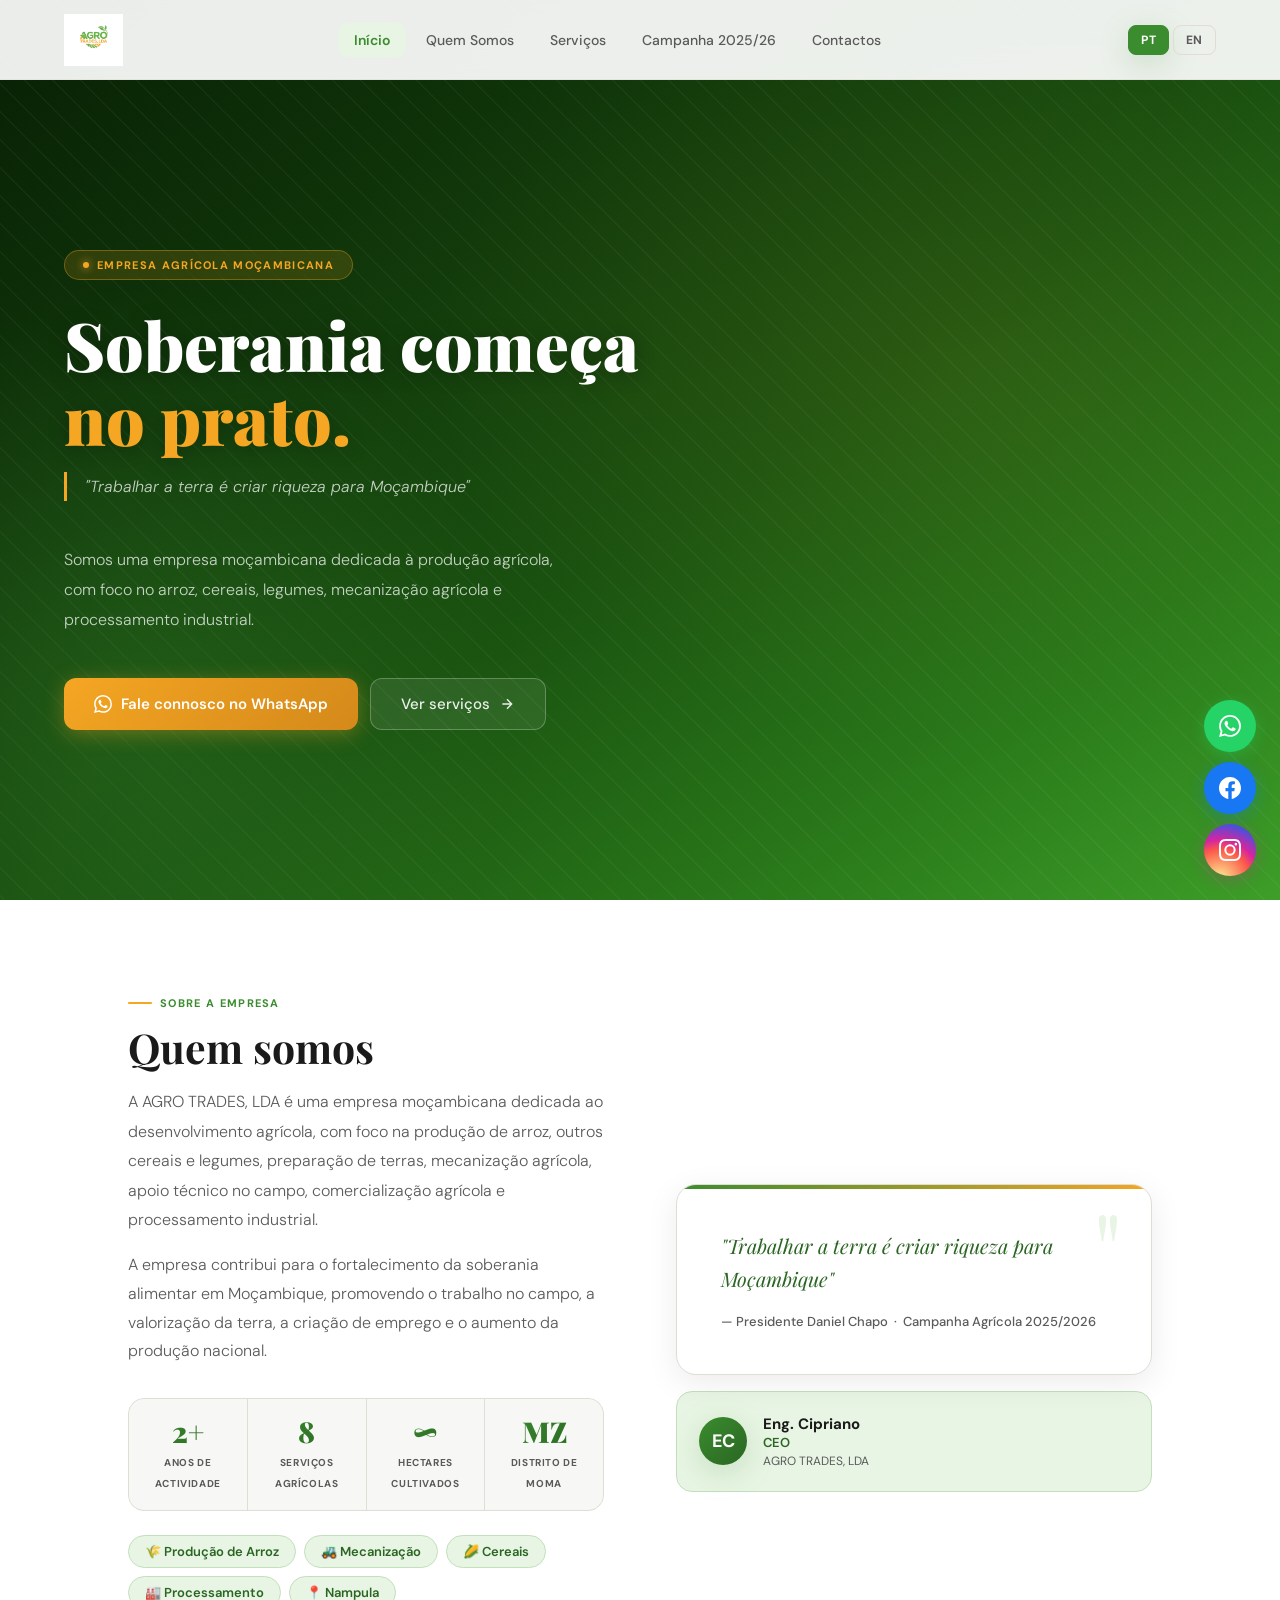
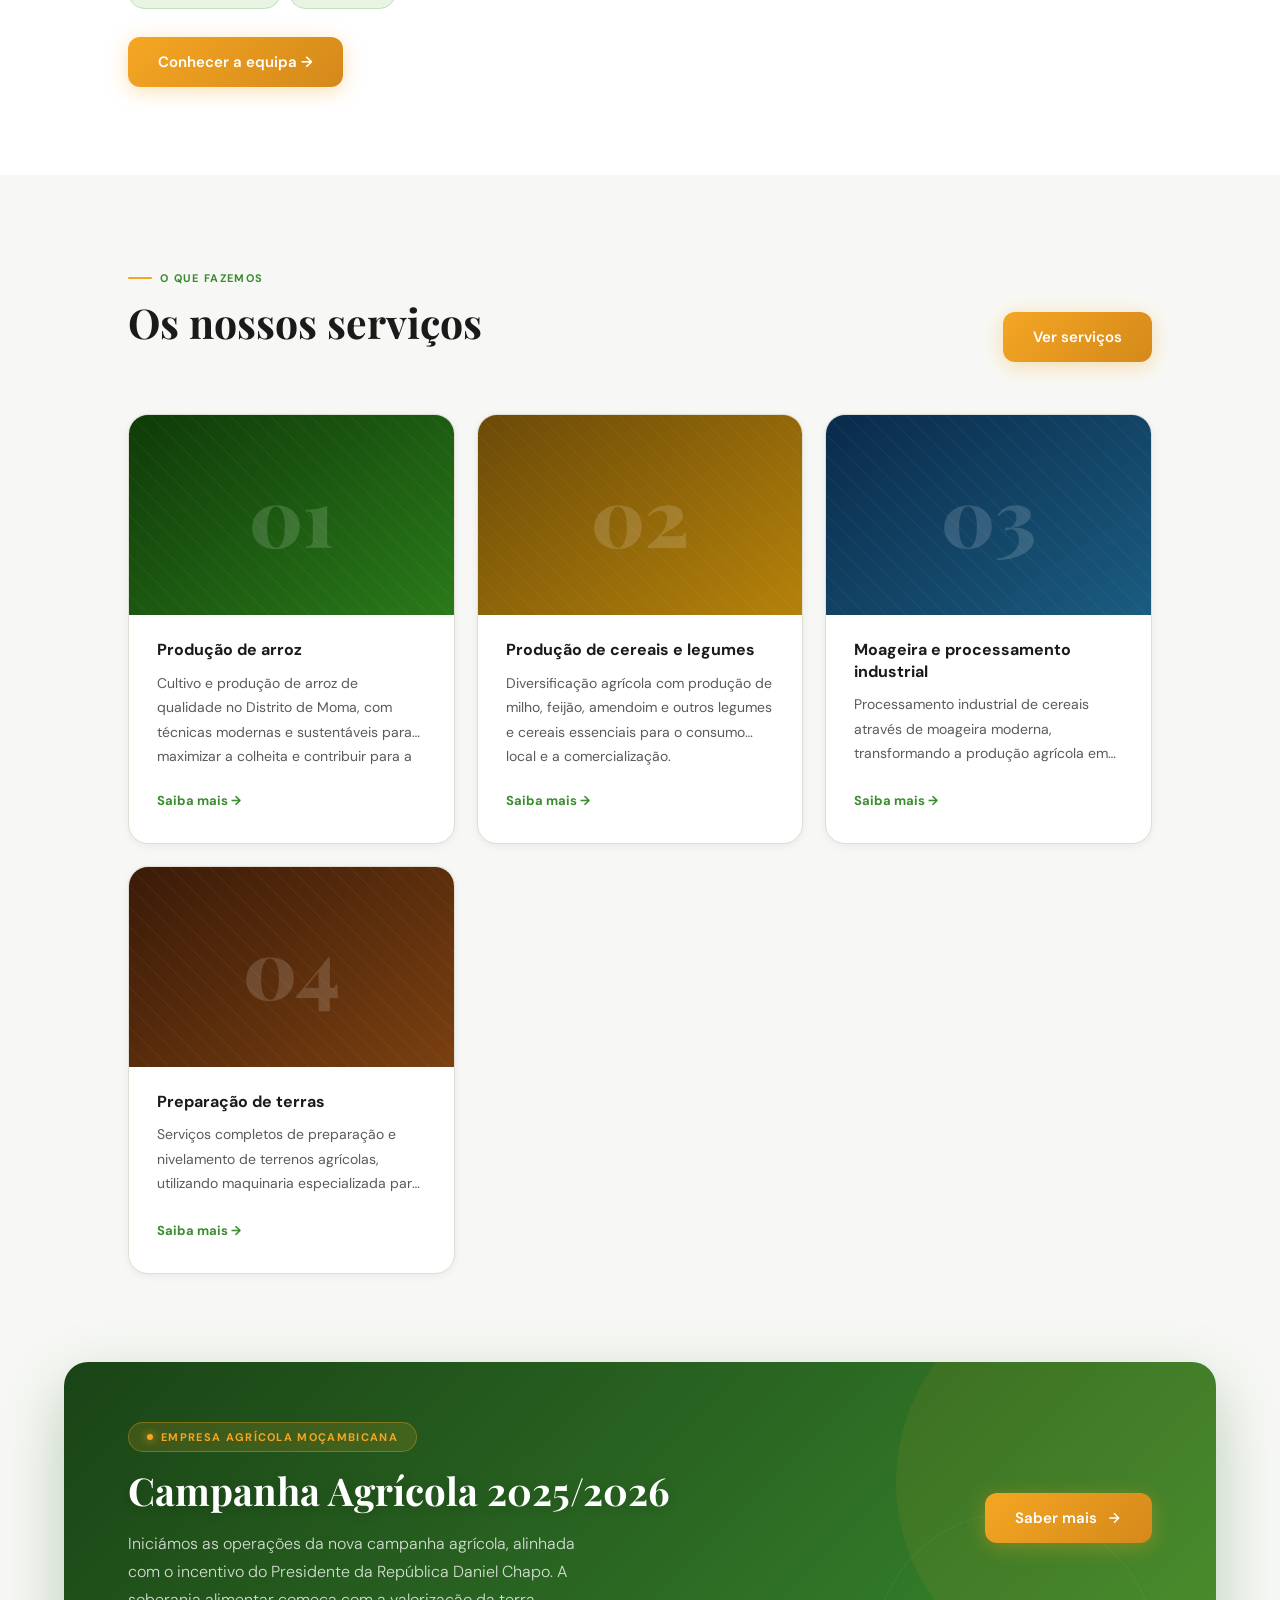
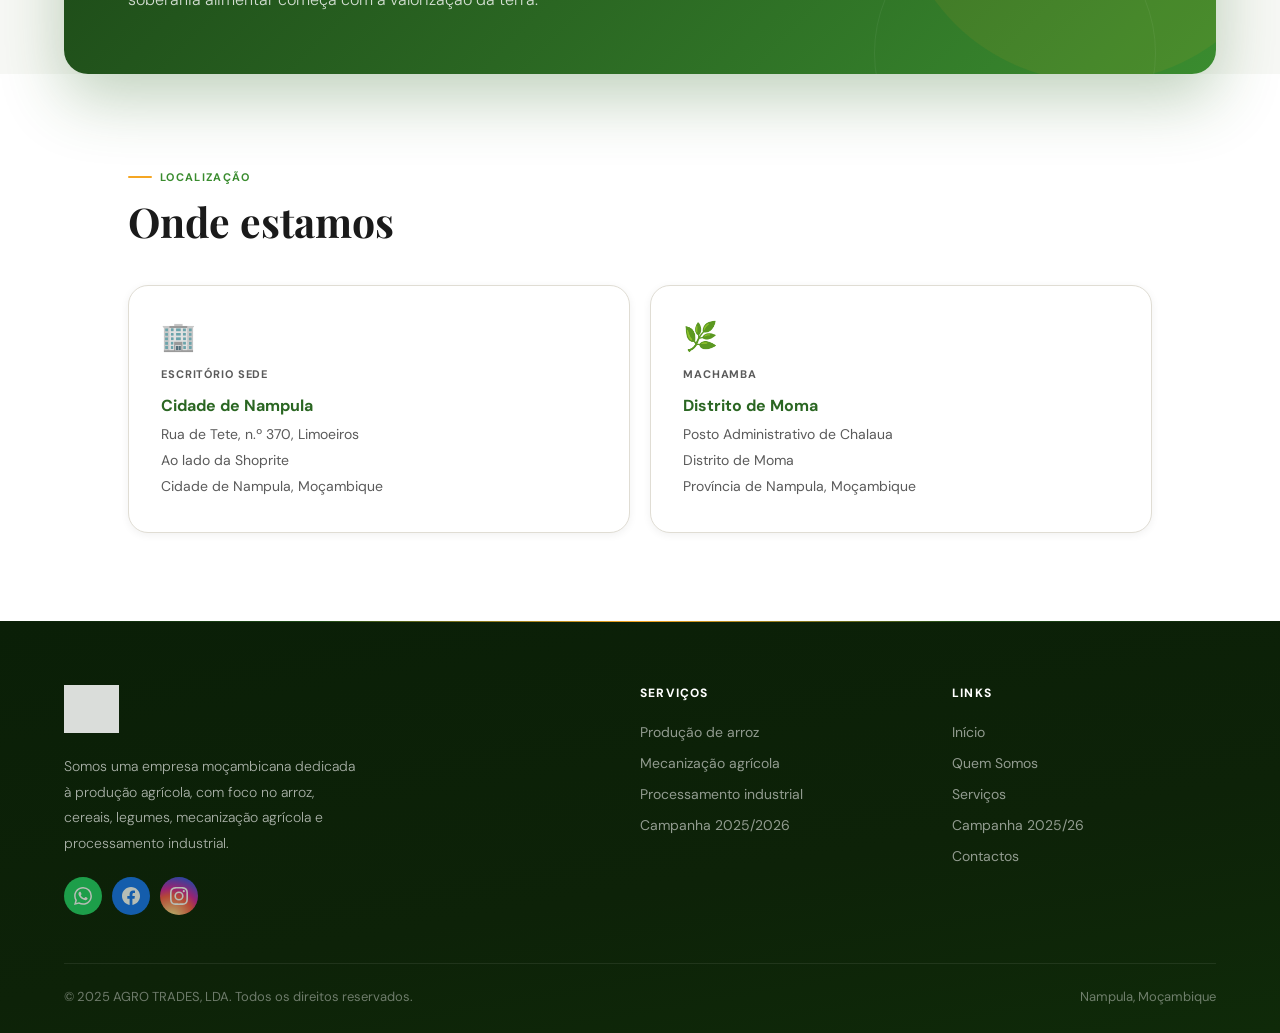
==== commit 919b4929: "Update multiple HTML files: replace inline styles with container classes for improved layout consist" ====
--- a/index.html
+++ b/index.html
@@ -1,4 +1,4 @@
-<!DOCTYPE html>
+﻿<!DOCTYPE html>
 <html lang="pt">
 <head>
   <meta charset="UTF-8"/>
@@ -61,7 +61,7 @@
 
 <!-- ABOUT -->
 <section style="background: white;">
-  <div style="max-width:1100px; margin:0 auto;">
+  <div class="container">
     <div class="about-grid">
       <div>
         <span class="section-tag" data-i18n="about_tag">Sobre a empresa</span>
@@ -119,7 +119,7 @@
 
 <!-- SERVICES PREVIEW -->
 <section>
-  <div style="max-width:1100px;margin:0 auto;">
+  <div class="container">
     <div style="display:flex;justify-content:space-between;align-items:flex-end;flex-wrap:wrap;gap:16px;">
       <div>
         <span class="section-tag" data-i18n="services_tag">O que fazemos</span>
@@ -146,7 +146,7 @@
 
 <!-- LOCATIONS -->
 <section style="background:white;">
-  <div style="max-width:1100px;margin:0 auto;">
+  <div class="container">
     <span class="section-tag" data-i18n="location_tag">Localização</span>
     <h2 class="section-title" data-i18n="location_title">Onde estamos</h2>
     <div class="locations-grid">
--- a/css/style.css
+++ b/css/style.css
@@ -21,6 +21,18 @@
   --shadow-green: 0 8px 32px rgba(58,140,47,0.2);
   --nav-h: 80px;
   --radius: 20px;
+  --px: clamp(20px, 5vw, 80px);
+}
+
+/* ── CONTAINER ── */
+.container {
+  max-width: 1320px;
+  margin: 0 auto;
+  padding: 0 var(--px);
+  width: 100%;
+}
+.container--narrow {
+  max-width: 720px;
 }
 
 * { margin: 0; padding: 0; box-sizing: border-box; }
@@ -42,7 +54,7 @@
   -webkit-backdrop-filter: blur(20px);
   border-bottom: 1px solid rgba(224,221,212,0.6);
   display: flex; align-items: center; justify-content: space-between;
-  padding: 0 5%;
+  padding: 0 var(--px);
   transition: box-shadow 0.3s;
 }
 
@@ -94,7 +106,7 @@
 .hero {
   min-height: 100vh;
   display: flex; align-items: center;
-  padding: var(--nav-h) 5% 0;
+  padding: var(--nav-h) var(--px) 0;
   position: relative; overflow: hidden;
   background: linear-gradient(145deg, #071f04 0%, #0f3309 25%, #1a5210 55%, #2a7a1a 80%, #3d9e28 100%);
 }
@@ -218,7 +230,7 @@
 .stats-bar {
   background: white;
   border-bottom: 1px solid var(--border);
-  padding: 0 5%;
+  padding: 0 var(--px);
   display: grid; grid-template-columns: repeat(auto-fit, minmax(160px, 1fr));
 }
 .stat-item {
@@ -245,7 +257,7 @@
 }
 
 /* ── SECTIONS ── */
-section { padding: 88px 5%; }
+section { padding: 88px var(--px); }
 
 .section-tag {
   display: inline-flex; align-items: center; gap: 8px;
@@ -403,6 +415,94 @@
 .btn-saiba-mais:hover { gap: 10px; color: var(--green-dark); }
 .btn-saiba-mais:hover::after { transform: scaleX(1); }
 
+/* ── SERVICE CARD WITH IMAGE ── */
+.service-card.sc-img {
+  padding: 0; overflow: hidden;
+}
+.sc-banner {
+  width: 100%; height: 200px; overflow: hidden; position: relative; flex-shrink: 0;
+}
+.sc-banner-img {
+  width: 100%; height: 100%; object-fit: cover; display: block;
+  transition: transform 0.5s ease;
+}
+.service-card.sc-img:hover .sc-banner-img { transform: scale(1.05); }
+.sc-banner-placeholder {
+  width: 100%; height: 100%;
+  display: flex; align-items: center; justify-content: center;
+  position: relative; overflow: hidden;
+}
+.sc-banner-placeholder::after {
+  content: '';
+  position: absolute; inset: 0;
+  background: repeating-linear-gradient(45deg, rgba(255,255,255,0.03) 0, rgba(255,255,255,0.03) 1px, transparent 0, transparent 50%);
+  background-size: 20px 20px;
+}
+.sc-num {
+  font-family: 'Playfair Display', serif;
+  font-size: 5rem; font-weight: 900; color: rgba(255,255,255,0.15);
+  line-height: 1; position: relative; z-index: 1;
+  user-select: none;
+}
+.sc-body {
+  padding: 24px 28px 28px; display: flex; flex-direction: column; flex: 1;
+}
+.sc-body h3 { font-size: 16px; font-weight: 700; margin-bottom: 10px; line-height: 1.35; }
+.sc-body p {
+  font-size: 14px; color: var(--text-muted); line-height: 1.75; flex: 1;
+  display: -webkit-box; -webkit-line-clamp: 3; -webkit-box-orient: vertical; overflow: hidden;
+}
+
+/* ── SERVICE DETAIL HERO (sd-hero replaces page-hero on servico.html) ── */
+.sd-hero {
+  min-height: 420px;
+  padding: calc(var(--nav-h) + 56px) var(--px) 64px;
+  position: relative; overflow: hidden;
+  display: flex; align-items: flex-end;
+  background: linear-gradient(145deg, #0f3a08, #2a7a1a);
+}
+.sd-hero.has-image { background-size: cover; background-position: center; }
+.sd-hero-overlay {
+  position: absolute; inset: 0;
+  background: linear-gradient(to top, rgba(0,0,0,0.75) 0%, rgba(0,0,0,0.2) 60%, transparent 100%);
+}
+.sd-hero .sd-num {
+  position: absolute; right: 5%; top: 50%; transform: translateY(-50%);
+  font-family: 'Playfair Display', serif;
+  font-size: 14rem; font-weight: 900; color: rgba(255,255,255,0.06);
+  line-height: 1; pointer-events: none; user-select: none;
+}
+.sd-hero-content { position: relative; z-index: 2; max-width: 720px; }
+.sd-hero h1 {
+  font-family: 'Playfair Display', serif;
+  font-size: clamp(2rem, 4.5vw, 3.2rem);
+  color: white; font-weight: 900; margin-bottom: 14px;
+  text-shadow: 0 2px 20px rgba(0,0,0,0.4);
+}
+.sd-hero p { color: rgba(255,255,255,0.8); font-size: 17px; line-height: 1.8; font-weight: 300; }
+
+/* ── SERVICE GALLERY ── */
+.sd-gallery-title {
+  font-family: 'Playfair Display', serif;
+  font-size: 1.6rem; font-weight: 700; margin-bottom: 24px;
+  padding-top: 48px; border-top: 1px solid var(--border);
+}
+.sd-gallery-grid {
+  display: grid; grid-template-columns: repeat(auto-fill, minmax(260px, 1fr));
+  gap: 16px;
+}
+.sd-gallery-item {
+  display: block; overflow: hidden; border-radius: 14px;
+  border: 1px solid var(--border); aspect-ratio: 4/3;
+  transition: all 0.3s;
+}
+.sd-gallery-item:hover { transform: scale(1.02); box-shadow: var(--shadow-md); }
+.sd-gallery-item img {
+  width: 100%; height: 100%; object-fit: cover; display: block;
+  transition: transform 0.4s ease;
+}
+.sd-gallery-item:hover img { transform: scale(1.06); }
+
 /* ── SERVICE DETAIL PAGE ── */
 .sd-body {
   display: grid; grid-template-columns: 1fr 380px;
@@ -458,7 +558,7 @@
 /* ── CAMPANHA BANNER ── */
 .campanha-banner {
   background: linear-gradient(135deg, var(--green-deeper) 0%, var(--green-dark) 50%, var(--green) 100%);
-  border-radius: 24px; padding: 60px 64px; margin: 0 5%;
+  border-radius: 24px; padding: 60px 64px; margin: 0 var(--px);
   display: flex; align-items: center; justify-content: space-between;
   gap: 40px; flex-wrap: wrap;
   position: relative; overflow: hidden;
@@ -577,7 +677,7 @@
 footer {
   background: linear-gradient(170deg, #0a1f07, #0d2208 60%, #0f2a09);
   color: rgba(255,255,255,0.65);
-  padding: 64px 5% 28px;
+  padding: 64px var(--px) 28px;
   position: relative; overflow: hidden;
 }
 footer::before {
@@ -616,7 +716,7 @@
 
 /* ── PAGE HERO (inner pages) ── */
 .page-hero {
-  padding: calc(var(--nav-h) + 72px) 5% 72px;
+  padding: calc(var(--nav-h) + 72px) var(--px) 72px;
   background: linear-gradient(150deg, #071f04 0%, #0f3309 30%, #1e5e12 65%, #2e8c1c 100%);
   position: relative; overflow: hidden;
 }
@@ -661,6 +761,204 @@
 .fade-up   { animation: fadeUp 0.75s ease both; }
 .fade-up-2 { animation: fadeUp 0.75s 0.15s ease both; }
 .fade-up-3 { animation: fadeUp 0.75s 0.3s ease both; }
+
+/* ── ABOUT INLINE STATS ── */
+.about-stats {
+  display: grid; grid-template-columns: repeat(4, 1fr);
+  gap: 1px; margin-top: 32px;
+  background: var(--border); border-radius: 16px; overflow: hidden;
+  border: 1px solid var(--border);
+}
+.about-stat-item {
+  background: var(--off-white); padding: 18px 12px; text-align: center;
+  transition: background 0.2s;
+}
+.about-stat-item:hover { background: var(--green-light); }
+.about-stat-num {
+  font-family: 'Playfair Display', serif;
+  font-size: 1.8rem; font-weight: 900;
+  background: linear-gradient(135deg, var(--green), var(--green-dark));
+  -webkit-background-clip: text; -webkit-text-fill-color: transparent;
+  background-clip: text; display: block; line-height: 1; margin-bottom: 4px;
+}
+.about-stat-label {
+  font-size: 10px; font-weight: 700; color: var(--text-muted);
+  letter-spacing: 0.06em; text-transform: uppercase; line-height: 1.3;
+}
+
+/* ── QUEM SOMOS STATS ── */
+.qs-stats-grid {
+  display: grid; grid-template-columns: repeat(auto-fit, minmax(220px, 1fr));
+  gap: 20px;
+}
+.qs-stat-card {
+  background: white; border: 1px solid var(--border);
+  border-radius: var(--radius); padding: 32px 28px;
+  text-align: center; transition: all 0.3s;
+  box-shadow: var(--shadow-sm); position: relative; overflow: hidden;
+}
+.qs-stat-card::before {
+  content: '';
+  position: absolute; top: 0; left: 0; right: 0; height: 3px;
+  background: linear-gradient(90deg, var(--green), var(--orange));
+}
+.qs-stat-card:hover { transform: translateY(-4px); box-shadow: var(--shadow-md); }
+.qs-stat-num {
+  font-family: 'Playfair Display', serif;
+  font-size: 3rem; font-weight: 900;
+  background: linear-gradient(135deg, var(--green), var(--green-dark));
+  -webkit-background-clip: text; -webkit-text-fill-color: transparent;
+  background-clip: text; display: block; line-height: 1; margin-bottom: 8px;
+}
+.qs-stat-label {
+  font-size: 11px; font-weight: 800; color: var(--green-dark);
+  letter-spacing: 0.1em; text-transform: uppercase; margin-bottom: 12px; display: block;
+}
+.qs-stat-desc {
+  font-size: 13px; color: var(--text-muted); line-height: 1.7; font-weight: 300;
+}
+
+/* ── MISSÃO & VALORES ── */
+.mv-grid {
+  display: grid; grid-template-columns: repeat(3, 1fr);
+  gap: 20px;
+}
+.mv-card {
+  background: var(--off-white); border: 1px solid var(--border);
+  border-radius: var(--radius); padding: 32px 28px;
+  transition: all 0.3s;
+}
+.mv-card--mission {
+  background: linear-gradient(135deg, var(--green-light), #d4edcc);
+  border-color: var(--green-mid);
+}
+.mv-card--vision {
+  background: linear-gradient(135deg, var(--orange-light), #fdecd0);
+  border-color: rgba(245,166,35,0.3);
+}
+.mv-card:hover { transform: translateY(-3px); box-shadow: var(--shadow-md); }
+.mv-icon { font-size: 32px; margin-bottom: 16px; }
+.mv-card h3 {
+  font-size: 15px; font-weight: 700; margin-bottom: 10px; color: var(--text);
+}
+.mv-card p { font-size: 14px; color: var(--text-muted); line-height: 1.75; font-weight: 300; }
+
+/* ── TEAM ── */
+.team-grid {
+  display: grid;
+  grid-template-columns: repeat(3, 1fr);
+  gap: 20px;
+}
+.team-card--featured {
+  grid-column: span 3;
+  display: flex; gap: 32px; align-items: flex-start;
+  background: white; border: 1px solid var(--border);
+  border-radius: var(--radius); padding: 40px;
+  box-shadow: var(--shadow-md);
+  position: relative; overflow: hidden;
+}
+.team-card--featured::before {
+  content: '';
+  position: absolute; top: 0; left: 0; right: 0; height: 4px;
+  background: linear-gradient(90deg, var(--green), var(--orange));
+}
+.team-card {
+  background: white; border: 1px solid var(--border);
+  border-radius: var(--radius); padding: 32px 28px;
+  text-align: center; transition: all 0.3s;
+  box-shadow: var(--shadow-sm); display: flex; flex-direction: column;
+  align-items: center;
+}
+.team-card:not(.team-card--featured):not(.team-card--join):hover {
+  transform: translateY(-4px); box-shadow: var(--shadow-md);
+  border-color: var(--green-mid);
+}
+.team-avatar {
+  width: 72px; height: 72px; border-radius: 50%;
+  display: flex; align-items: center; justify-content: center;
+  color: white; font-weight: 800; font-size: 22px;
+  margin-bottom: 16px; flex-shrink: 0;
+  box-shadow: 0 4px 16px rgba(0,0,0,0.15);
+}
+.team-card--featured .team-avatar {
+  width: 88px; height: 88px; font-size: 26px; margin-bottom: 0;
+}
+.team-info { flex: 1; }
+.team-card h3 { font-size: 17px; font-weight: 700; margin-bottom: 4px; }
+.team-card--featured h3 { font-size: 20px; }
+.team-role {
+  display: inline-block; font-size: 11px; font-weight: 700;
+  color: var(--green); text-transform: uppercase; letter-spacing: 0.08em;
+  margin-bottom: 4px;
+}
+.team-role-full {
+  display: block; font-size: 13px; color: var(--text-muted);
+  font-weight: 500; margin-bottom: 14px;
+}
+.team-card p, .team-info p {
+  font-size: 14px; color: var(--text-muted); line-height: 1.75;
+  font-weight: 300; margin-top: 12px;
+}
+.team-tags {
+  display: flex; flex-wrap: wrap; gap: 6px; margin-top: 16px;
+}
+.team-card--featured .team-tags { margin-top: 14px; }
+.team-tags span {
+  font-size: 11px; font-weight: 600; padding: 4px 12px;
+  border-radius: 100px; background: var(--green-light);
+  color: var(--green-dark); border: 1px solid var(--green-mid);
+}
+.team-card--join {
+  border: 2px dashed var(--border); background: transparent;
+  justify-content: center;
+}
+.team-card--join:hover { border-color: var(--green); background: var(--green-light); }
+.team-join-icon {
+  font-size: 32px; margin-bottom: 12px;
+  width: 64px; height: 64px; border-radius: 50%;
+  background: var(--green-light); border: 2px solid var(--green-mid);
+  display: flex; align-items: center; justify-content: center;
+}
+.team-card--join h3 { font-size: 16px; font-weight: 700; margin-bottom: 8px; }
+.team-card--join p { font-size: 14px; color: var(--text-muted); line-height: 1.7; }
+
+/* ── SOCIAL FLOAT STACK ── */
+.social-float {
+  position: fixed; bottom: 24px; right: 24px;
+  display: flex; flex-direction: column; gap: 10px;
+  z-index: 200;
+}
+.social-float-btn {
+  width: 52px; height: 52px; border-radius: 50%;
+  display: flex; align-items: center; justify-content: center;
+  text-decoration: none; transition: all 0.25s;
+  box-shadow: 0 4px 16px rgba(0,0,0,0.2);
+}
+.social-float-btn:hover { transform: scale(1.12) translateX(-4px); }
+.sf-wa  { background: #25D366; color: white; box-shadow: 0 4px 16px rgba(37,211,102,0.35); }
+.sf-fb  { background: #1877F2; color: white; box-shadow: 0 4px 16px rgba(24,119,242,0.35); }
+.sf-ig  {
+  background: radial-gradient(circle at 30% 107%, #fdf497 0%, #fd5949 45%, #d6249f 60%, #285AEB 90%);
+  color: white; box-shadow: 0 4px 16px rgba(214,36,159,0.3);
+}
+
+/* ── FOOTER SOCIAL ── */
+.footer-social {
+  display: flex; gap: 10px; margin-top: 20px;
+}
+.footer-social-btn {
+  width: 38px; height: 38px; border-radius: 50%;
+  display: flex; align-items: center; justify-content: center;
+  text-decoration: none; transition: all 0.2s;
+  opacity: 0.7;
+}
+.footer-social-btn:hover { opacity: 1; transform: translateY(-2px); }
+.footer-social-wa { background: #25D366; color: white; }
+.footer-social-fb { background: #1877F2; color: white; }
+.footer-social-ig {
+  background: radial-gradient(circle at 30% 107%, #fdf497 0%, #fd5949 45%, #d6249f 60%, #285AEB 90%);
+  color: white;
+}
 
 /* ── MOBILE ── */
 @media (max-width: 768px) {
@@ -682,13 +980,13 @@
   .about-grid, .contact-grid, .locations-grid, .footer-grid {
     grid-template-columns: 1fr;
   }
-  .campanha-banner { padding: 36px 28px; margin: 0 4%; }
-  .hero { min-height: auto; padding: calc(var(--nav-h) + 48px) 5% 64px; }
+  .campanha-banner { padding: 36px 28px; margin: 0 var(--px); }
+  .hero { min-height: auto; padding: calc(var(--nav-h) + 48px) var(--px) 64px; }
   .stats-bar { grid-template-columns: repeat(2, 1fr); }
   .stat-item:nth-child(2) { border-right: none; }
   .stat-item { border-bottom: 1px solid var(--border); }
   .stat-item:nth-child(3), .stat-item:nth-child(4) { border-bottom: none; }
-  section { padding: 64px 5%; }
+  section { padding: 64px var(--px); }
   .sd-body { grid-template-columns: 1fr; }
   .sd-highlights-box { position: static; }
   .about-card { padding: 32px 28px; }
@@ -699,4 +997,19 @@
   .services-grid { grid-template-columns: 1fr; }
   .hero h1 { font-size: 2.2rem; }
   .footer-grid { gap: 32px; }
-}
+  .about-stats { grid-template-columns: repeat(2, 1fr); }
+  .mv-grid { grid-template-columns: 1fr; }
+  .team-grid { grid-template-columns: 1fr; }
+  .team-card--featured { grid-column: span 1; flex-direction: column; }
+  .qs-stats-grid { grid-template-columns: repeat(2, 1fr); }
+  .social-float-btn { width: 46px; height: 46px; }
+}
+
+@media (max-width: 768px) {
+  .about-stats { grid-template-columns: repeat(2, 1fr); }
+  .mv-grid { grid-template-columns: repeat(2, 1fr); }
+  .team-grid { grid-template-columns: 1fr; }
+  .team-card--featured { grid-column: span 1; flex-direction: column; align-items: center; text-align: center; }
+  .team-card--featured .team-avatar { margin-bottom: 16px; }
+  .team-card--featured .team-tags { justify-content: center; }
+}
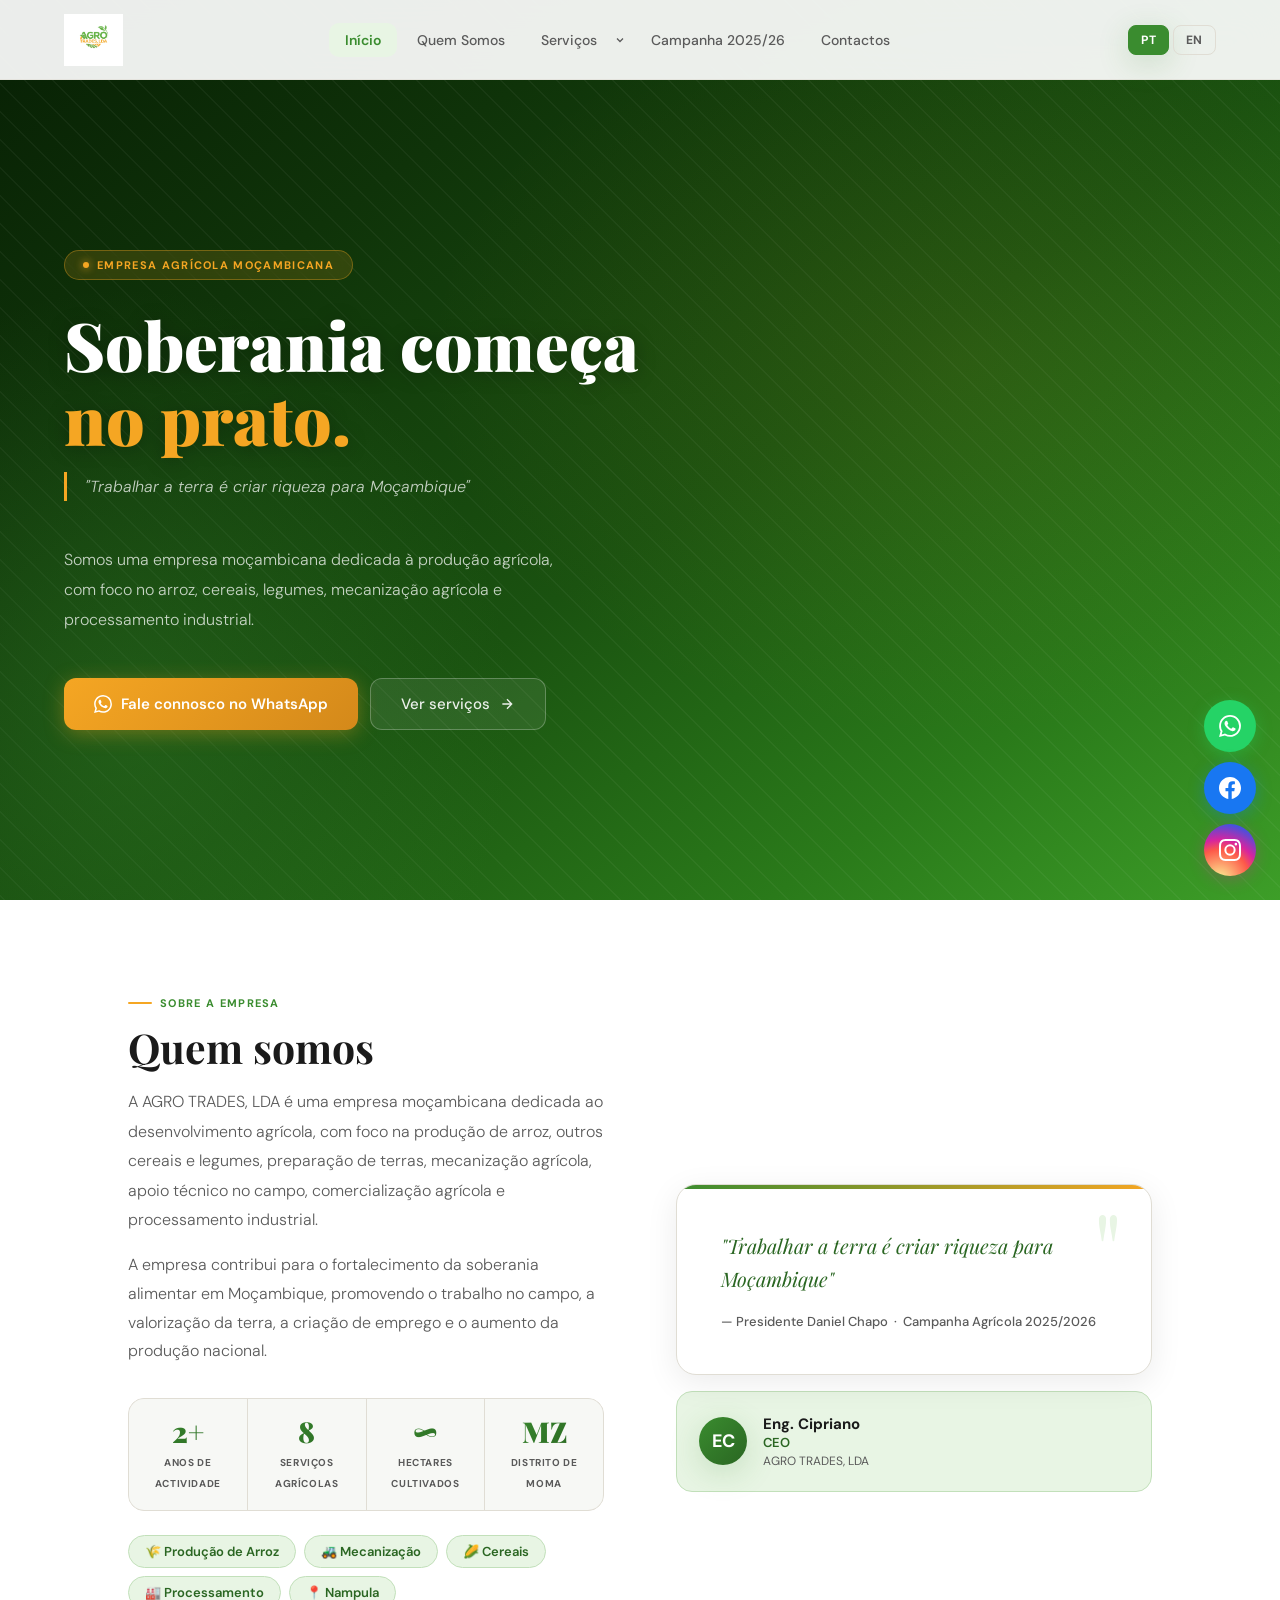
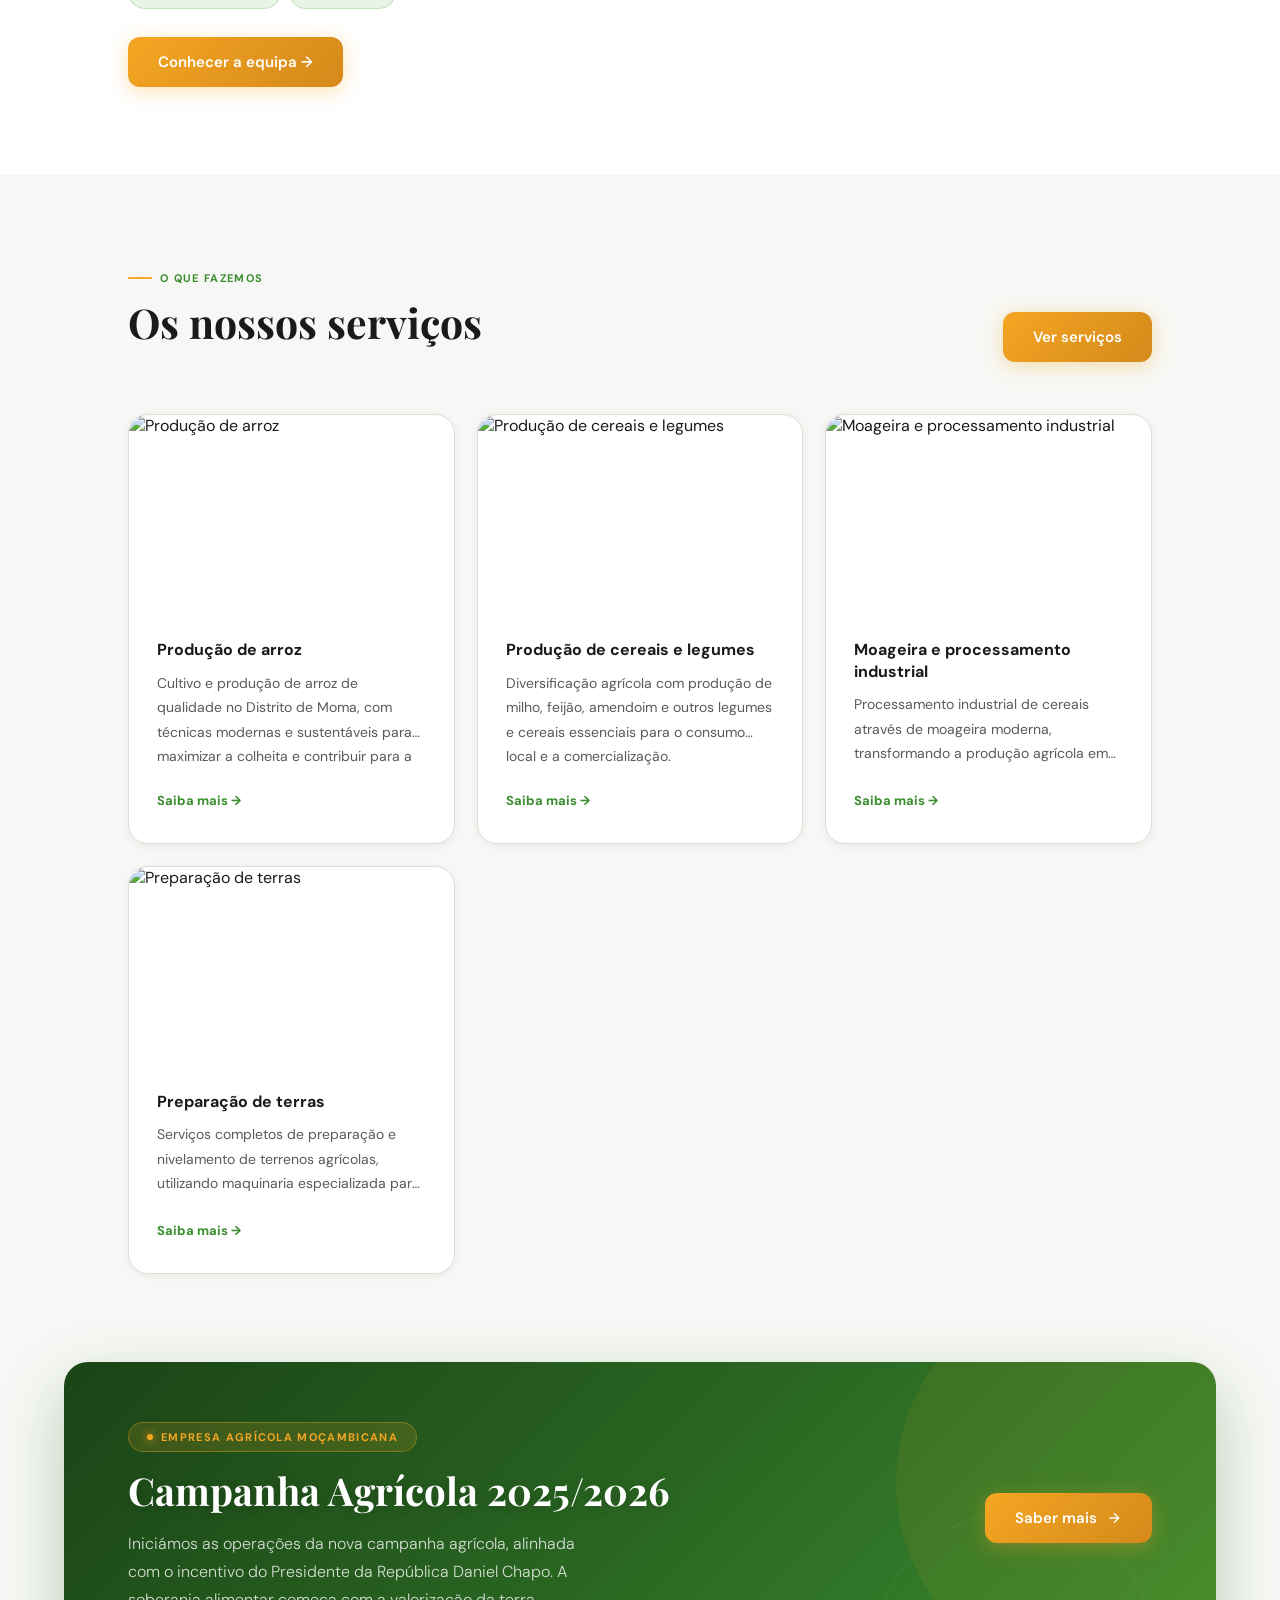
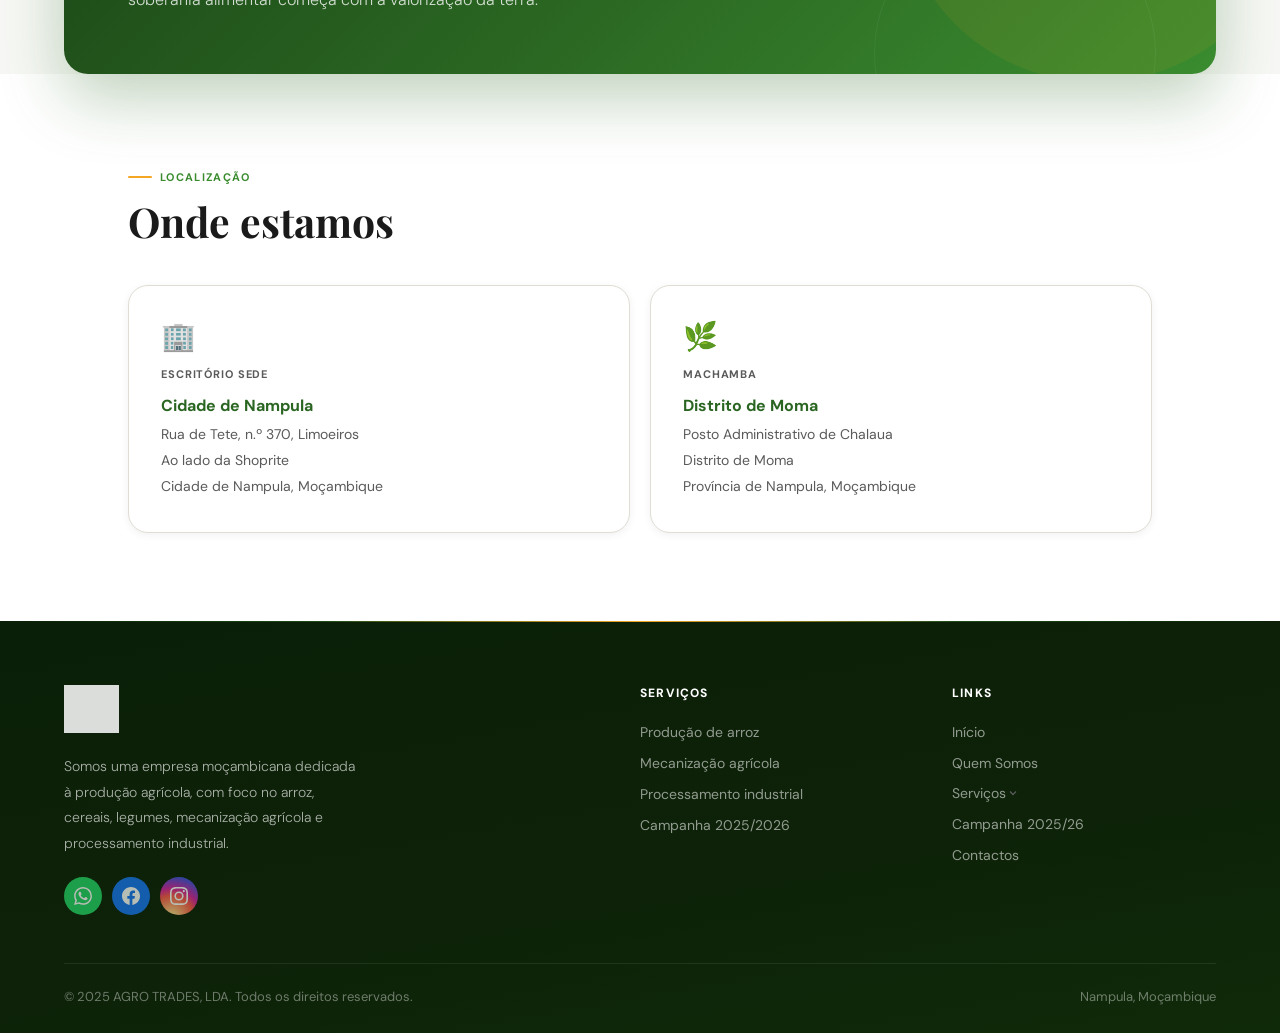
==== commit 2f801178: "Update navigation: implement dropdown for services in multiple HTML files and enhance styling in CSS" ====
--- a/index.html
+++ b/index.html
@@ -22,7 +22,13 @@
   <ul class="nav-links">
     <li><a href="index.html" class="active" data-i18n="nav_home">Início</a></li>
     <li><a href="quem-somos.html" data-i18n="nav_about">Quem Somos</a></li>
-    <li><a href="servicos.html" data-i18n="nav_services">Serviços</a></li>
+    <li class="nav-has-dropdown">
+    <a href="servicos.html" data-i18n="nav_services">Serviços</a>
+    <button class="dropdown-toggle" aria-label="Expandir serviços" onclick="toggleDropdown(this)">
+      <svg width="12" height="12" viewBox="0 0 24 24" fill="none" stroke="currentColor" stroke-width="2.5"><path d="M6 9l6 6 6-6"/></svg>
+    </button>
+    <ul class="nav-dropdown" id="services-dropdown"></ul>
+  </li>
     <li><a href="campanha.html" data-i18n="nav_campaign">Campanha 2025/26</a></li>
     <li><a href="contactos.html" data-i18n="nav_contact">Contactos</a></li>
   </ul>
@@ -198,7 +204,13 @@
       <ul>
         <li><a href="index.html" data-i18n="nav_home">Início</a></li>
         <li><a href="quem-somos.html" data-i18n="nav_about">Quem Somos</a></li>
-        <li><a href="servicos.html" data-i18n="nav_services">Serviços</a></li>
+        <li class="nav-has-dropdown">
+    <a href="servicos.html" data-i18n="nav_services">Serviços</a>
+    <button class="dropdown-toggle" aria-label="Expandir serviços" onclick="toggleDropdown(this)">
+      <svg width="12" height="12" viewBox="0 0 24 24" fill="none" stroke="currentColor" stroke-width="2.5"><path d="M6 9l6 6 6-6"/></svg>
+    </button>
+    <ul class="nav-dropdown" id="services-dropdown"></ul>
+  </li>
         <li><a href="campanha.html" data-i18n="nav_campaign">Campanha</a></li>
         <li><a href="contactos.html" data-i18n="nav_contact">Contactos</a></li>
       </ul>
--- a/css/style.css
+++ b/css/style.css
@@ -77,6 +77,76 @@
   color: var(--green); background: var(--green-light); font-weight: 600;
 }
 
+/* ── NAV DROPDOWN ── */
+.nav-has-dropdown {
+  position: relative;
+  display: flex; align-items: center; gap: 2px;
+}
+.nav-has-dropdown > a { flex-shrink: 0; }
+
+.dropdown-toggle {
+  background: none; border: none; cursor: pointer; padding: 4px 5px;
+  border-radius: 6px; display: flex; align-items: center; justify-content: center;
+  color: var(--text-muted); transition: all 0.2s;
+  margin-left: -6px;
+}
+.dropdown-toggle:hover { background: var(--green-light); color: var(--green); }
+.nav-has-dropdown:hover .dropdown-toggle,
+.nav-has-dropdown.open .dropdown-toggle { color: var(--green); }
+.nav-has-dropdown.open .dropdown-toggle svg,
+.nav-has-dropdown:hover .dropdown-toggle svg { transform: rotate(180deg); }
+.dropdown-toggle svg { transition: transform 0.25s ease; }
+
+.nav-dropdown {
+  position: absolute; top: calc(100% + 12px); left: -12px;
+  background: white; border: 1px solid var(--border);
+  border-radius: 16px; padding: 8px; padding-bottom: 6px;
+  min-width: 260px; list-style: none;
+  box-shadow: 0 12px 40px rgba(0,0,0,0.12), 0 2px 8px rgba(0,0,0,0.06);
+  opacity: 0; visibility: hidden; pointer-events: none;
+  transform: translateY(-6px);
+  transition: opacity 0.2s ease, transform 0.2s ease, visibility 0.2s;
+  z-index: 300;
+}
+/* Arrow pointer */
+.nav-dropdown::before {
+  content: '';
+  position: absolute; top: -6px; left: 22px;
+  width: 12px; height: 12px;
+  background: white; border: 1px solid var(--border);
+  border-bottom: none; border-right: none;
+  transform: rotate(45deg);
+}
+.nav-has-dropdown:hover .nav-dropdown,
+.nav-has-dropdown.open .nav-dropdown {
+  opacity: 1; visibility: visible; pointer-events: all;
+  transform: translateY(0);
+}
+.nav-dropdown li { list-style: none; }
+.nav-dropdown li a {
+  display: flex; align-items: center; gap: 10px;
+  padding: 9px 14px; border-radius: 10px;
+  font-size: 13px; font-weight: 500; color: var(--text);
+  text-decoration: none; transition: all 0.15s;
+  white-space: nowrap; overflow: hidden; text-overflow: ellipsis;
+}
+.nav-dropdown li a .dd-num {
+  font-size: 10px; font-weight: 800; color: var(--text-muted);
+  min-width: 18px; opacity: 0.5;
+}
+.nav-dropdown li a:hover {
+  background: var(--green-light); color: var(--green);
+}
+.nav-dropdown li a:hover .dd-num { opacity: 1; color: var(--green); }
+.nav-dropdown .dd-divider {
+  height: 1px; background: var(--border); margin: 6px 8px;
+}
+.nav-dropdown .dd-all a {
+  color: var(--green); font-weight: 700; font-size: 13px;
+  justify-content: center;
+}
+.nav-dropdown .dd-all a:hover { background: var(--green); color: white; }
+
 .lang-switcher { display: flex; gap: 4px; margin-left: 16px; }
 .lang-btn {
   font-size: 12px; font-weight: 700; padding: 6px 12px;
@@ -977,6 +1047,26 @@
     background: white;
   }
   .nav-menu-btn { display: flex; }
+
+  /* Mobile dropdown */
+  .nav-has-dropdown { flex-wrap: wrap; }
+  .nav-has-dropdown > a { flex: 1; }
+  .nav-dropdown {
+    position: static; opacity: 1; visibility: visible;
+    pointer-events: all; transform: none;
+    box-shadow: none; border: none; border-radius: 0;
+    background: var(--green-light); padding: 4px 8px;
+    margin-top: 4px; width: 100%;
+    max-height: 0; overflow: hidden;
+    transition: max-height 0.3s ease, padding 0.3s ease;
+    padding: 0 8px;
+  }
+  .nav-dropdown::before { display: none; }
+  .nav-has-dropdown.open .nav-dropdown {
+    max-height: 400px; padding: 4px 8px 8px;
+  }
+  .nav-dropdown li a { padding: 8px 12px; font-size: 13px; }
+  .dropdown-toggle { padding: 6px 8px; }
   .about-grid, .contact-grid, .locations-grid, .footer-grid {
     grid-template-columns: 1fr;
   }
